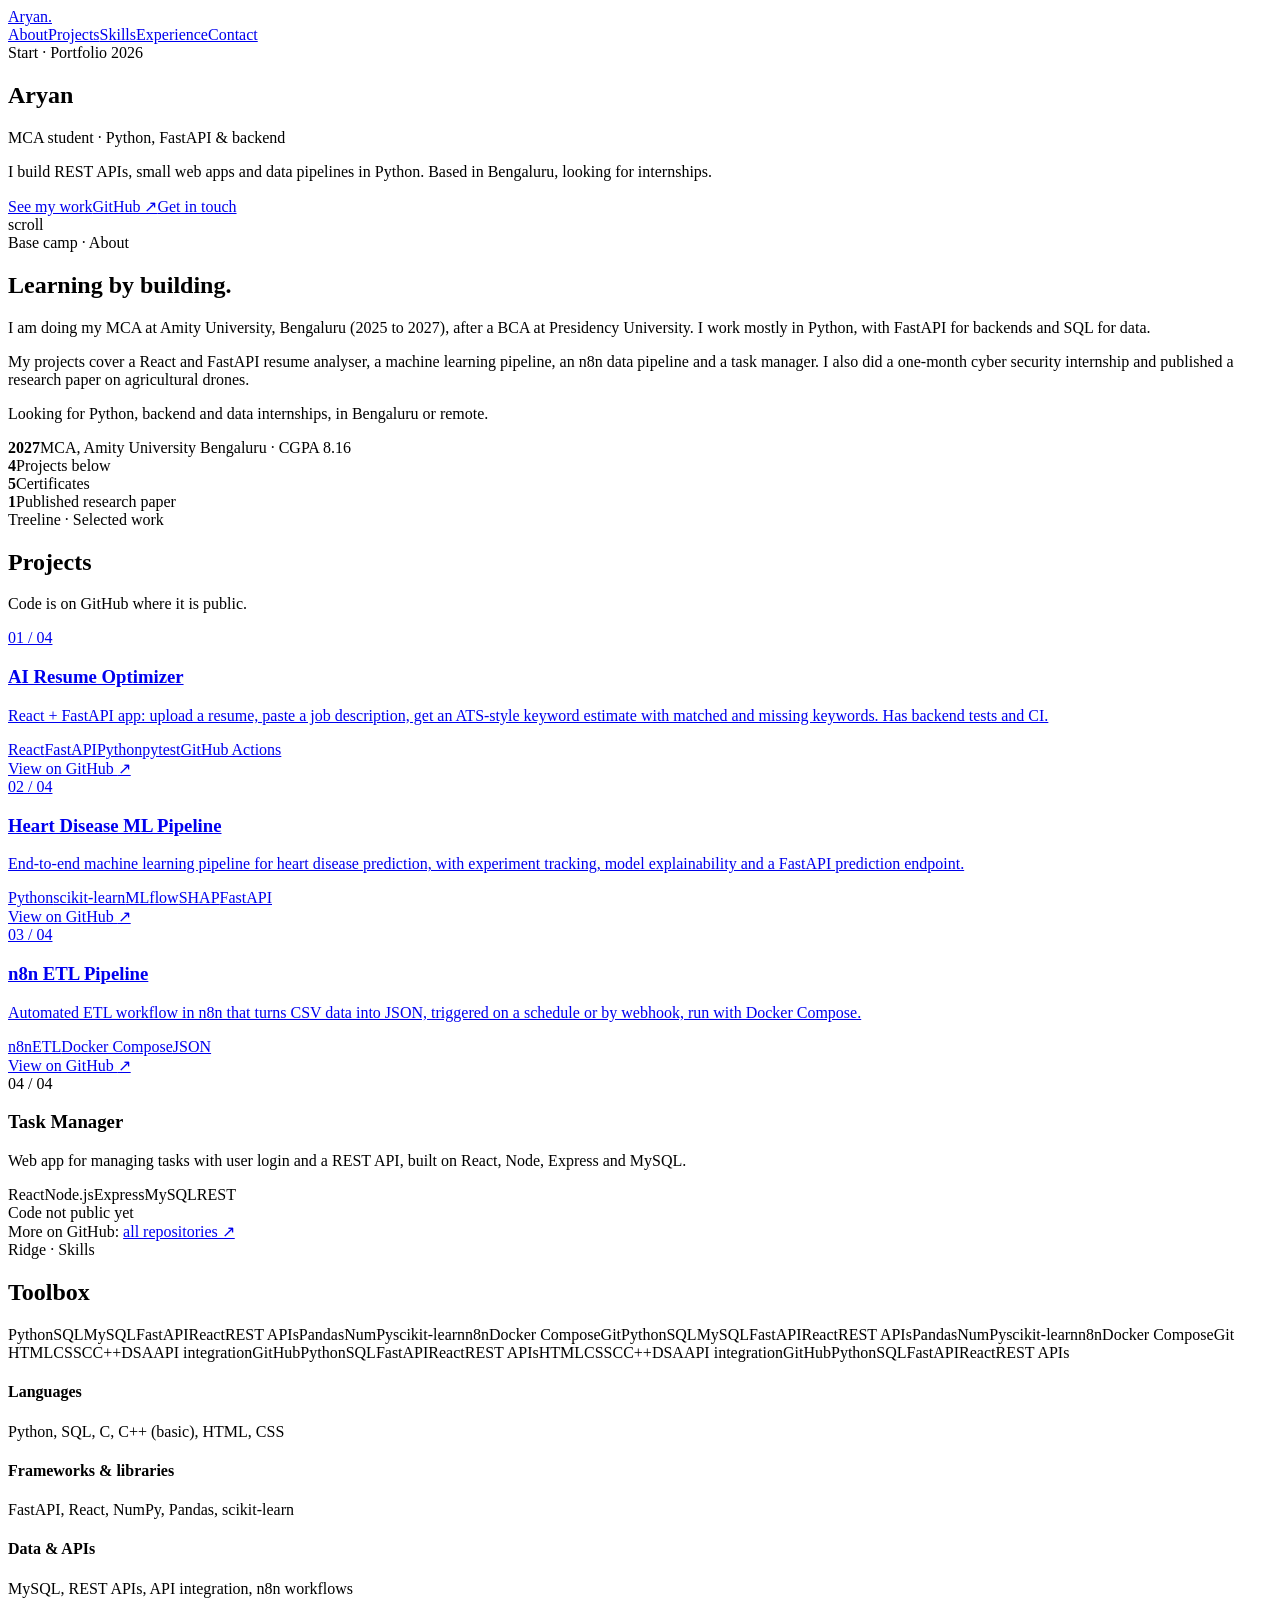
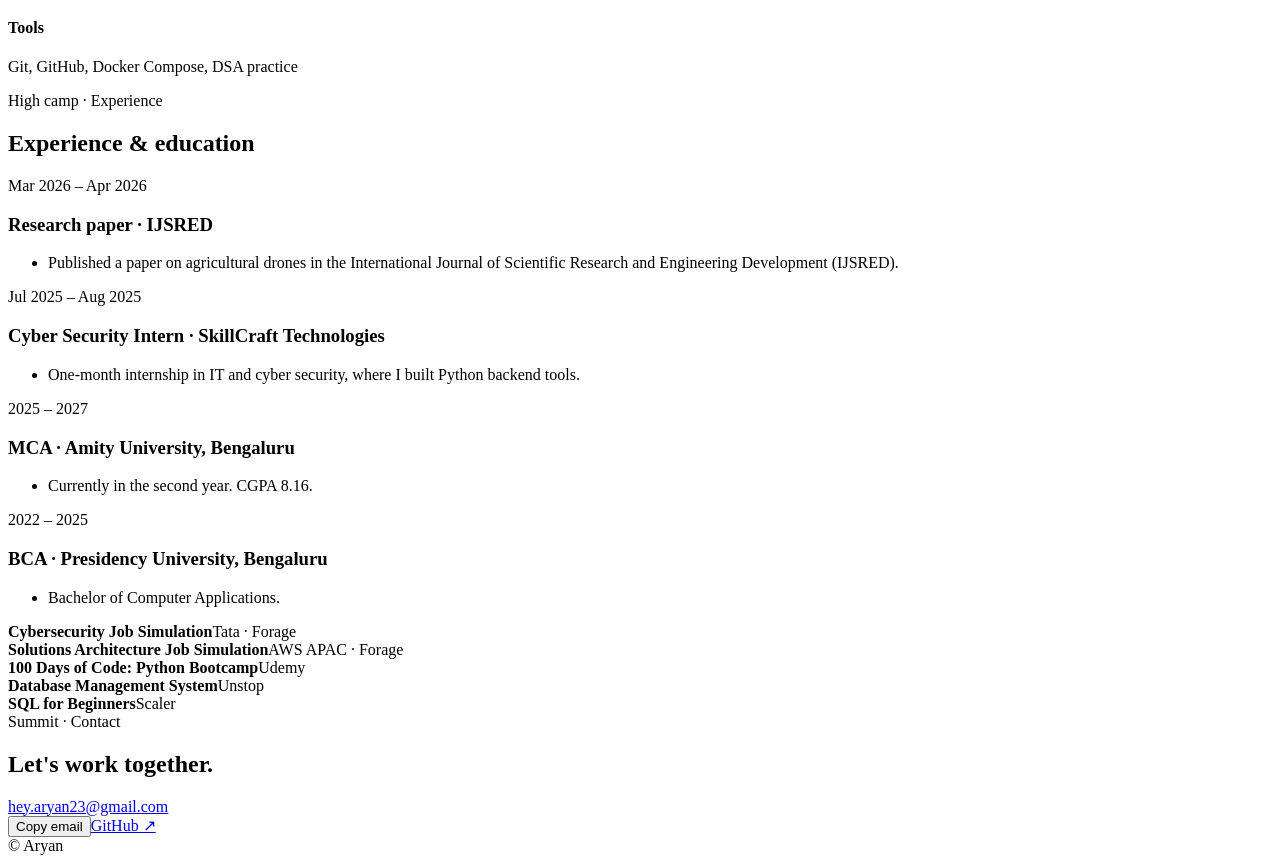
==== index.html @ 5cda01fe "Add portfolio homepage" ====
<!doctype html>
<html lang="en"><head><meta charset="utf-8"><meta name="viewport" content="width=device-width,initial-scale=1,viewport-fit=cover">
<title>Aryan · Python & Backend Developer</title><meta name="description" content="Portfolio of Aryan: MCA student in Bengaluru. Python, FastAPI, SQL and ML projects.">
<meta name="theme-color" content="#eef0fb">
<link rel="icon" href="data:image/svg+xml,%3Csvg xmlns='http://www.w3.org/2000/svg' viewBox='0 0 100 100'%3E%3Crect width='100' height='100' rx='24' fill='%23eef0fb'/%3E%3Ctext x='50' y='68' font-size='56' font-family='sans-serif' font-weight='800' text-anchor='middle' fill='%233b3bb5'%3EA%3C/text%3E%3C/svg%3E">
<link rel="stylesheet" href="style.css"></head>
<body data-theme="home"><div id="scene" aria-hidden="true"></div><div class="progress"></div>
<nav><a class="logo" href="#top">Aryan<span class="grad">.</span></a><div class="links"><a href="#about">About</a><a href="#projects">Projects</a><a href="#skills">Skills</a><a href="#experience">Experience</a><a href="#contact">Contact</a></div></nav>
<section class="hero" id="top"><div class="wrap">
<div class="eyebrow">Start · Portfolio 2026</div>
<h1 class="gs" data-split>Aryan</h1>
<p class="role reveal" data-d=".9">MCA student · Python, FastAPI &amp; backend</p>
<p class="sub reveal" data-d="1.05">I build REST APIs, small web apps and data pipelines in Python. Based in Bengaluru, looking for internships.</p>
<div class="cta reveal" data-d="1.2"><a class="btn primary" href="#projects">See my work</a><a class="btn" href="https://github.com/ar-yan9" target="_blank" rel="noopener">GitHub ↗</a><a class="btn" href="#contact">Get in touch</a></div></div>
<div class="scrollhint"><i></i>scroll</div></section>
<section id="about"><div class="wrap about-grid"><div><div class="eyebrow reveal">Base camp · About</div><h2 class="reveal">Learning by building.</h2>
<p class="reveal">I am doing my MCA at Amity University, Bengaluru (2025 to 2027), after a BCA at Presidency University. I work mostly in Python, with FastAPI for backends and SQL for data.</p>
<p class="reveal">My projects cover a React and FastAPI resume analyser, a machine learning pipeline, an n8n data pipeline and a task manager. I also did a one-month cyber security internship and published a research paper on agricultural drones.</p>
<p class="reveal">Looking for Python, backend and data internships, in Bengaluru or remote.</p></div>
<div class="stats reveal"><div class="stat"><b class="grad">2027</b><span>MCA, Amity University Bengaluru · CGPA 8.16</span></div><div class="stat"><b class="grad">4</b><span>Projects below</span></div><div class="stat"><b class="grad">5</b><span>Certificates</span></div><div class="stat"><b class="grad">1</b><span>Published research paper</span></div></div></div></section>
<section id="projects"><div class="wrap"><div class="eyebrow reveal">Treeline · Selected work</div><h2 class="reveal">Projects</h2><p class="reveal">Code is on GitHub where it is public.</p>
<div class="pgrid"><a class="pcard" style="--pc:#6366f1" href="https://github.com/ar-yan9/ai-resume-optimizer" target="_blank" rel="noopener"><div><div class="num">01 / 04</div><h3>AI Resume Optimizer</h3><p>React + FastAPI app: upload a resume, paste a job description, get an ATS-style keyword estimate with matched and missing keywords. Has backend tests and CI.</p><div class="chips"><span class="chip">React</span><span class="chip">FastAPI</span><span class="chip">Python</span><span class="chip">pytest</span><span class="chip">GitHub Actions</span></div></div><div class="open">View on GitHub <span>↗</span></div></a><a class="pcard" style="--pc:#0ea5e9" href="https://github.com/ar-yan9/heart-disease-ml-pipeline" target="_blank" rel="noopener"><div><div class="num">02 / 04</div><h3>Heart Disease ML Pipeline</h3><p>End-to-end machine learning pipeline for heart disease prediction, with experiment tracking, model explainability and a FastAPI prediction endpoint.</p><div class="chips"><span class="chip">Python</span><span class="chip">scikit-learn</span><span class="chip">MLflow</span><span class="chip">SHAP</span><span class="chip">FastAPI</span></div></div><div class="open">View on GitHub <span>↗</span></div></a><a class="pcard" style="--pc:#8b5cf6" href="https://github.com/ar-yan9/n8n-etl-pipeline" target="_blank" rel="noopener"><div><div class="num">03 / 04</div><h3>n8n ETL Pipeline</h3><p>Automated ETL workflow in n8n that turns CSV data into JSON, triggered on a schedule or by webhook, run with Docker Compose.</p><div class="chips"><span class="chip">n8n</span><span class="chip">ETL</span><span class="chip">Docker Compose</span><span class="chip">JSON</span></div></div><div class="open">View on GitHub <span>↗</span></div></a><div class="pcard" style="--pc:#4f46e5"><div><div class="num">04 / 04</div><h3>Task Manager</h3><p>Web app for managing tasks with user login and a REST API, built on React, Node, Express and MySQL.</p><div class="chips"><span class="chip">React</span><span class="chip">Node.js</span><span class="chip">Express</span><span class="chip">MySQL</span><span class="chip">REST</span></div></div><div class="open">Code not public yet</div></div></div>
<div class="more">More on GitHub: <a href="https://github.com/ar-yan9" target="_blank" rel="noopener">all repositories ↗</a></div></div></section>
<section class="skills" id="skills"><div class="wrap"><div class="eyebrow reveal">Ridge · Skills</div><h2 class="reveal">Toolbox</h2></div>
<div class="mq " aria-hidden="true"><span>Python</span><span>SQL</span><span>MySQL</span><span>FastAPI</span><span>React</span><span>REST APIs</span><span>Pandas</span><span>NumPy</span><span>scikit-learn</span><span>n8n</span><span>Docker Compose</span><span>Git</span><span>Python</span><span>SQL</span><span>MySQL</span><span>FastAPI</span><span>React</span><span>REST APIs</span><span>Pandas</span><span>NumPy</span><span>scikit-learn</span><span>n8n</span><span>Docker Compose</span><span>Git</span></div><div class="mq alt" aria-hidden="true"><span>HTML</span><span>CSS</span><span>C</span><span>C++</span><span>DSA</span><span>API integration</span><span>GitHub</span><span>Python</span><span>SQL</span><span>FastAPI</span><span>React</span><span>REST APIs</span><span>HTML</span><span>CSS</span><span>C</span><span>C++</span><span>DSA</span><span>API integration</span><span>GitHub</span><span>Python</span><span>SQL</span><span>FastAPI</span><span>React</span><span>REST APIs</span></div>
<div class="wrap"><div class="skillgrid">
<div class="sk reveal"><h4>Languages</h4><p>Python, SQL, C, C++ (basic), HTML, CSS</p></div>
<div class="sk reveal" data-d=".06"><h4>Frameworks &amp; libraries</h4><p>FastAPI, React, NumPy, Pandas, scikit-learn</p></div>
<div class="sk reveal" data-d=".12"><h4>Data &amp; APIs</h4><p>MySQL, REST APIs, API integration, n8n workflows</p></div>
<div class="sk reveal" data-d=".18"><h4>Tools</h4><p>Git, GitHub, Docker Compose, DSA practice</p></div></div></div></section>
<section id="experience"><div class="wrap"><div class="eyebrow reveal">High camp · Experience</div><h2 class="reveal">Experience &amp; education</h2>
<div class="tl"><div class="rail"></div><div class="fill"></div>
<div class="job reveal"><div class="when">Mar 2026 – Apr 2026</div><h3>Research paper · IJSRED</h3><ul><li>Published a paper on agricultural drones in the International Journal of Scientific Research and Engineering Development (IJSRED).</li></ul></div>
<div class="job reveal"><div class="when">Jul 2025 – Aug 2025</div><h3>Cyber Security Intern · SkillCraft Technologies</h3><ul><li>One-month internship in IT and cyber security, where I built Python backend tools.</li></ul></div>
<div class="job reveal"><div class="when">2025 – 2027</div><h3>MCA · Amity University, Bengaluru</h3><ul><li>Currently in the second year. CGPA 8.16.</li></ul></div>
<div class="job reveal"><div class="when">2022 – 2025</div><h3>BCA · Presidency University, Bengaluru</h3><ul><li>Bachelor of Computer Applications.</li></ul></div></div>
<div class="certs"><div class="cert reveal"><b>Cybersecurity Job Simulation</b><span>Tata · Forage</span></div><div class="cert reveal"><b>Solutions Architecture Job Simulation</b><span>AWS APAC · Forage</span></div><div class="cert reveal"><b>100 Days of Code: Python Bootcamp</b><span>Udemy</span></div><div class="cert reveal"><b>Database Management System</b><span>Unstop</span></div><div class="cert reveal"><b>SQL for Beginners</b><span>Scaler</span></div></div></div></section>
<section class="contact" id="contact"><div class="eyebrow reveal">Summit · Contact</div><h2 class="reveal">Let's work together.</h2>
<a class="mail grad reveal" href="mailto:hey.aryan23@gmail.com">hey.aryan23@gmail.com</a>
<div class="row reveal"><button class="btn" id="copy" type="button">Copy email</button><a class="btn primary" href="https://github.com/ar-yan9" target="_blank" rel="noopener">GitHub ↗</a></div></section>
<footer>© <span id="yr"></span> Aryan</footer>
<script src="scene.js"></script><script src="main.js"></script></body></html>
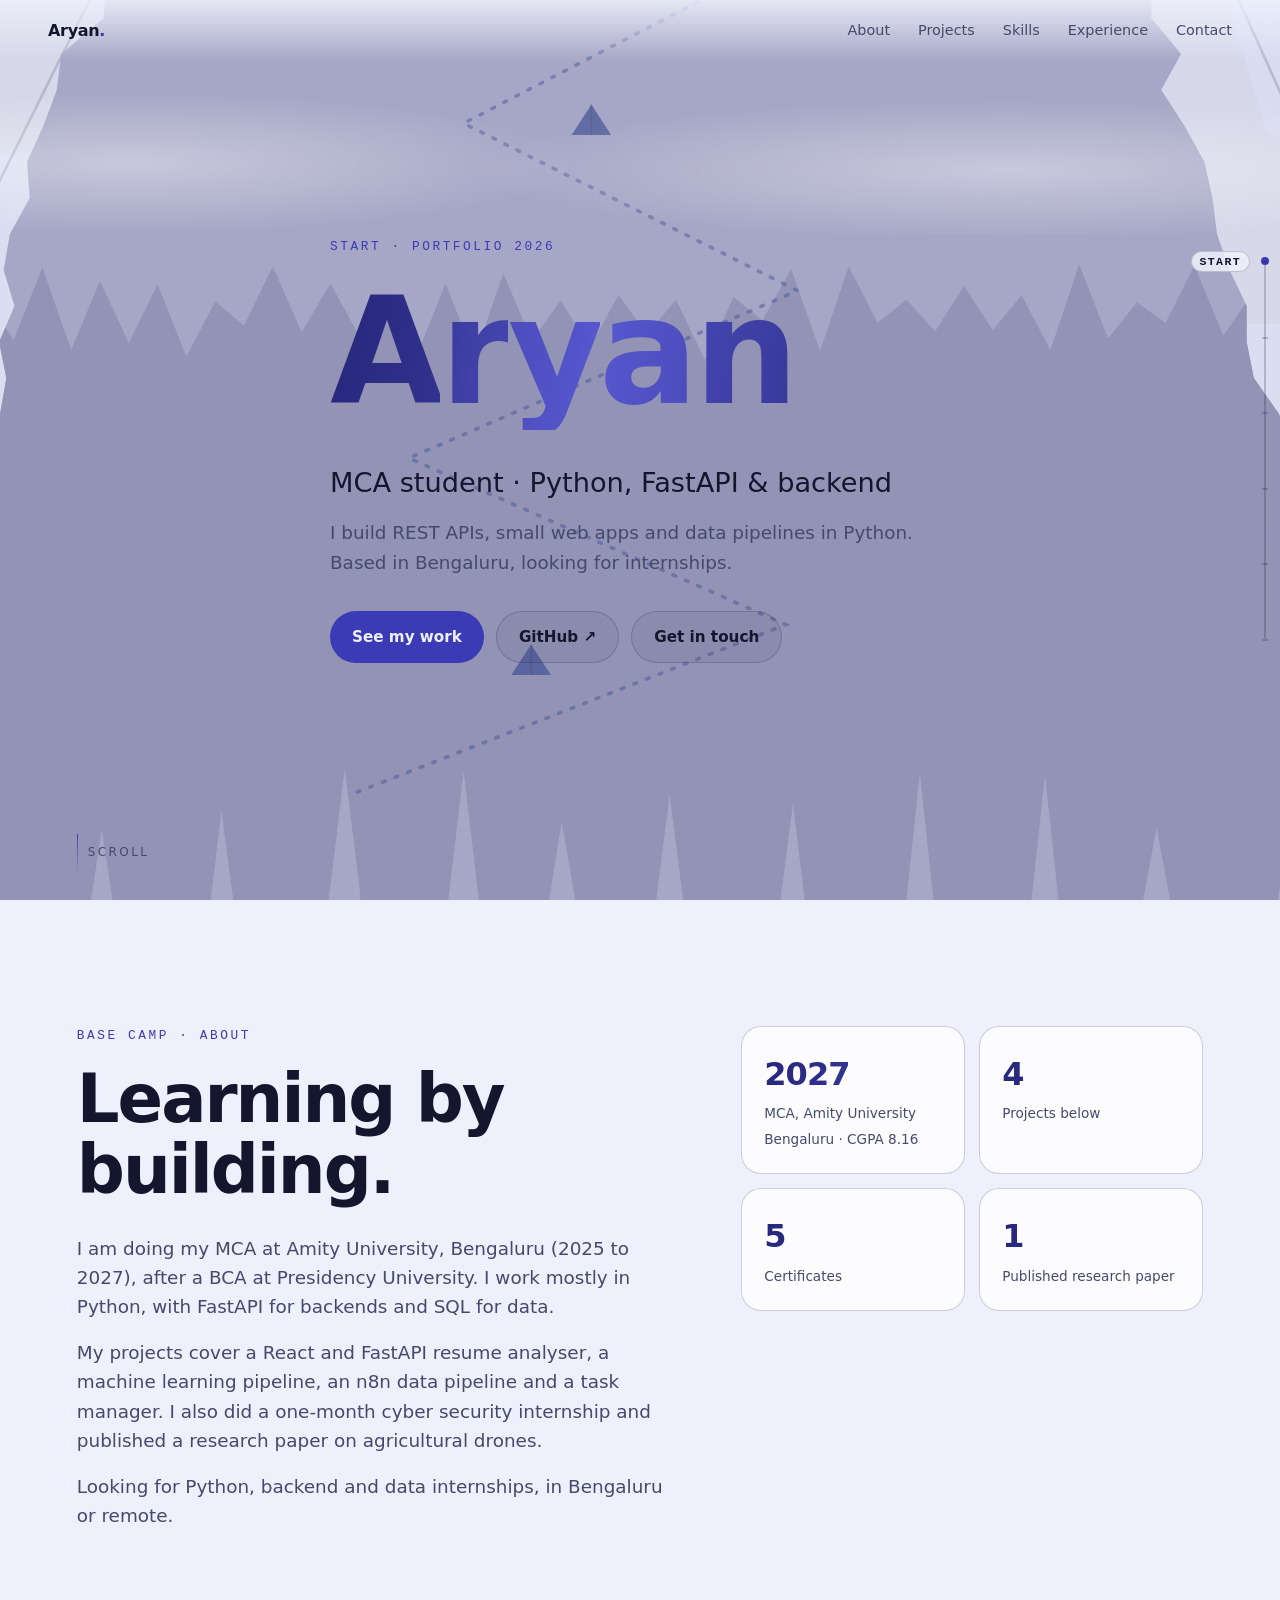
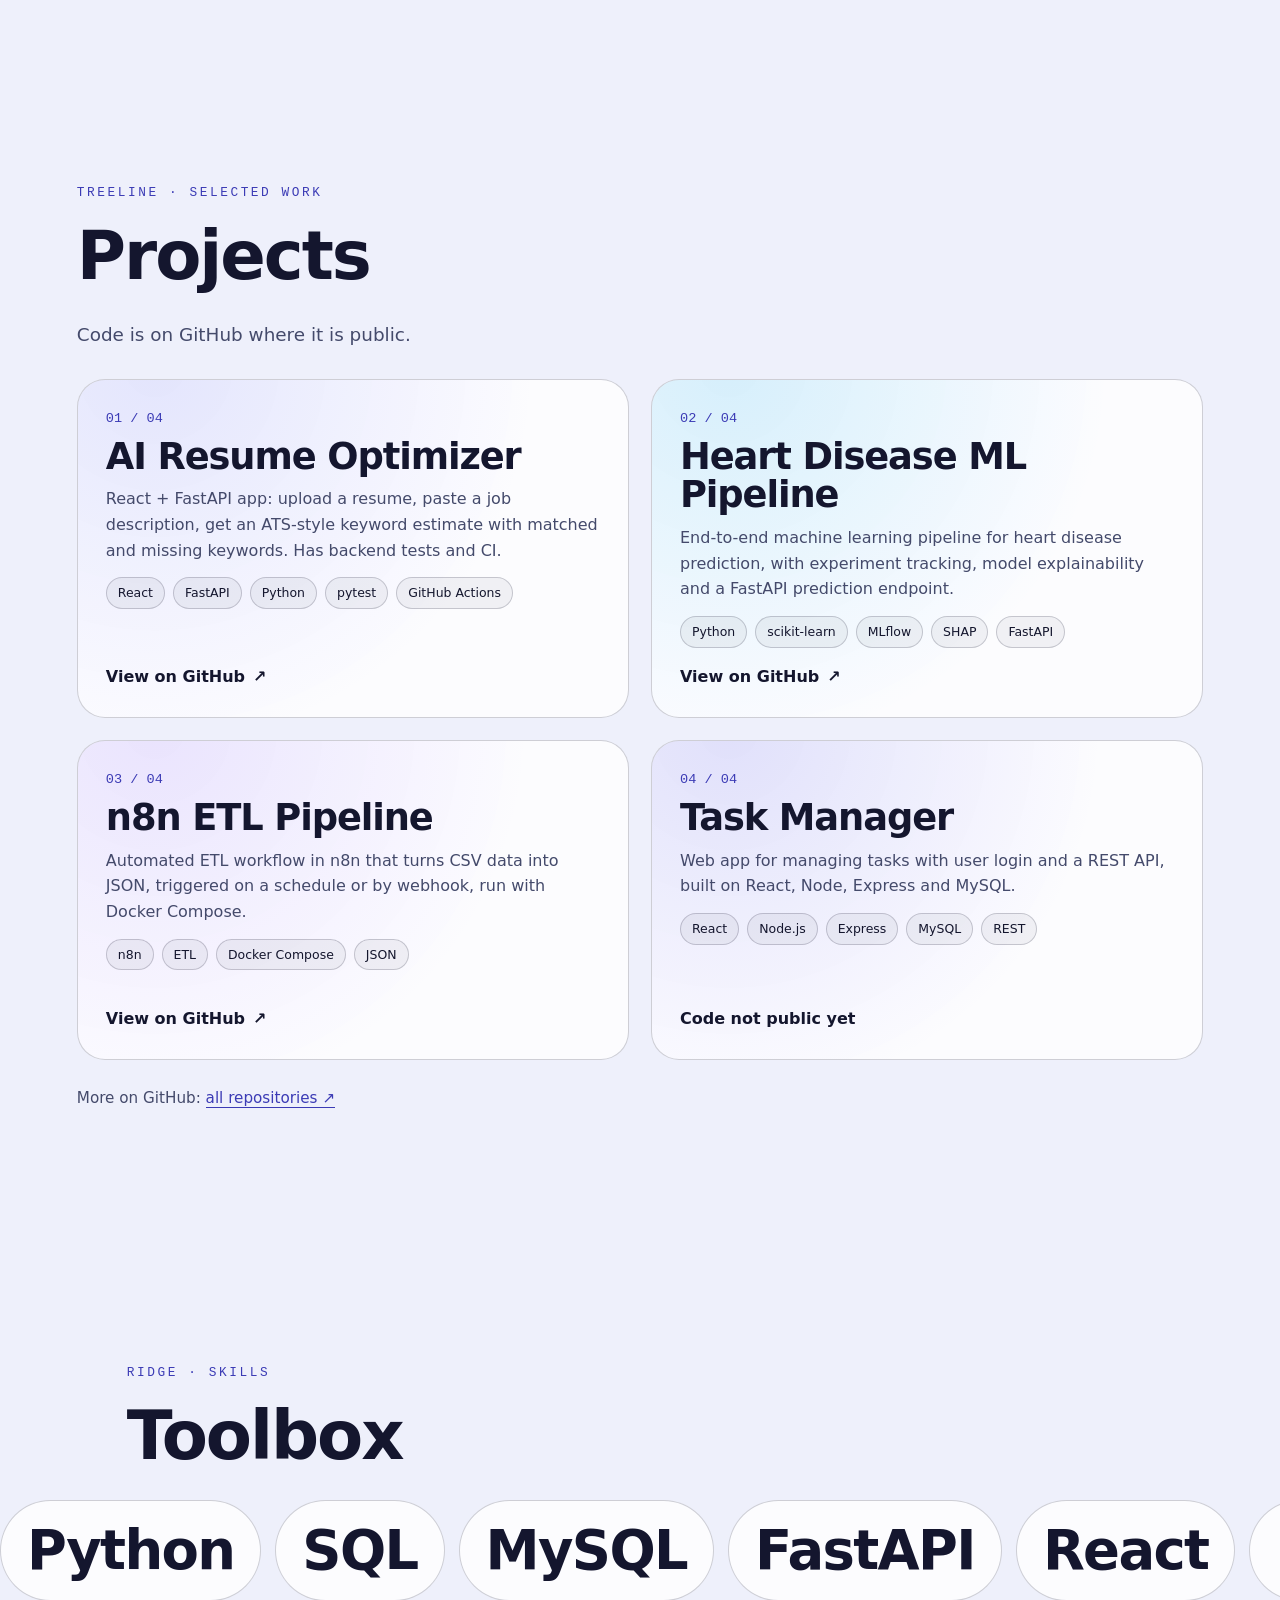
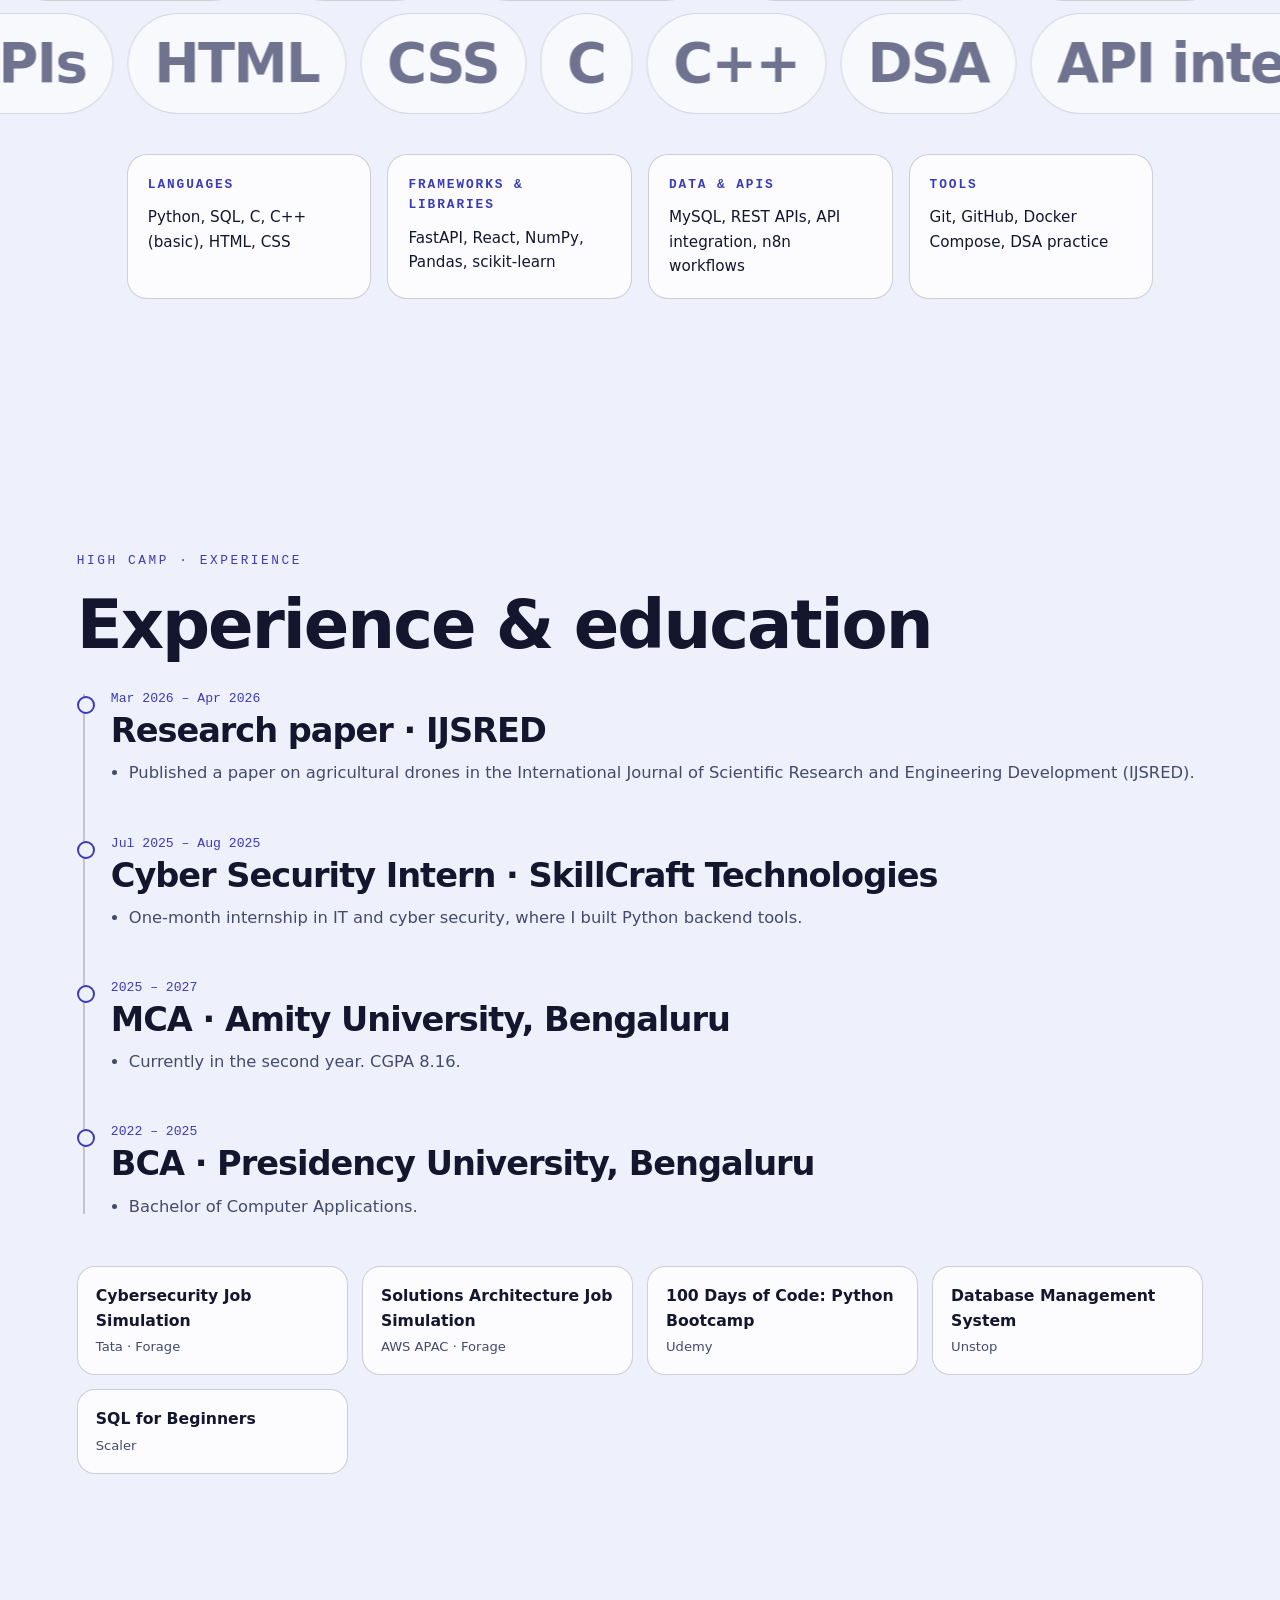
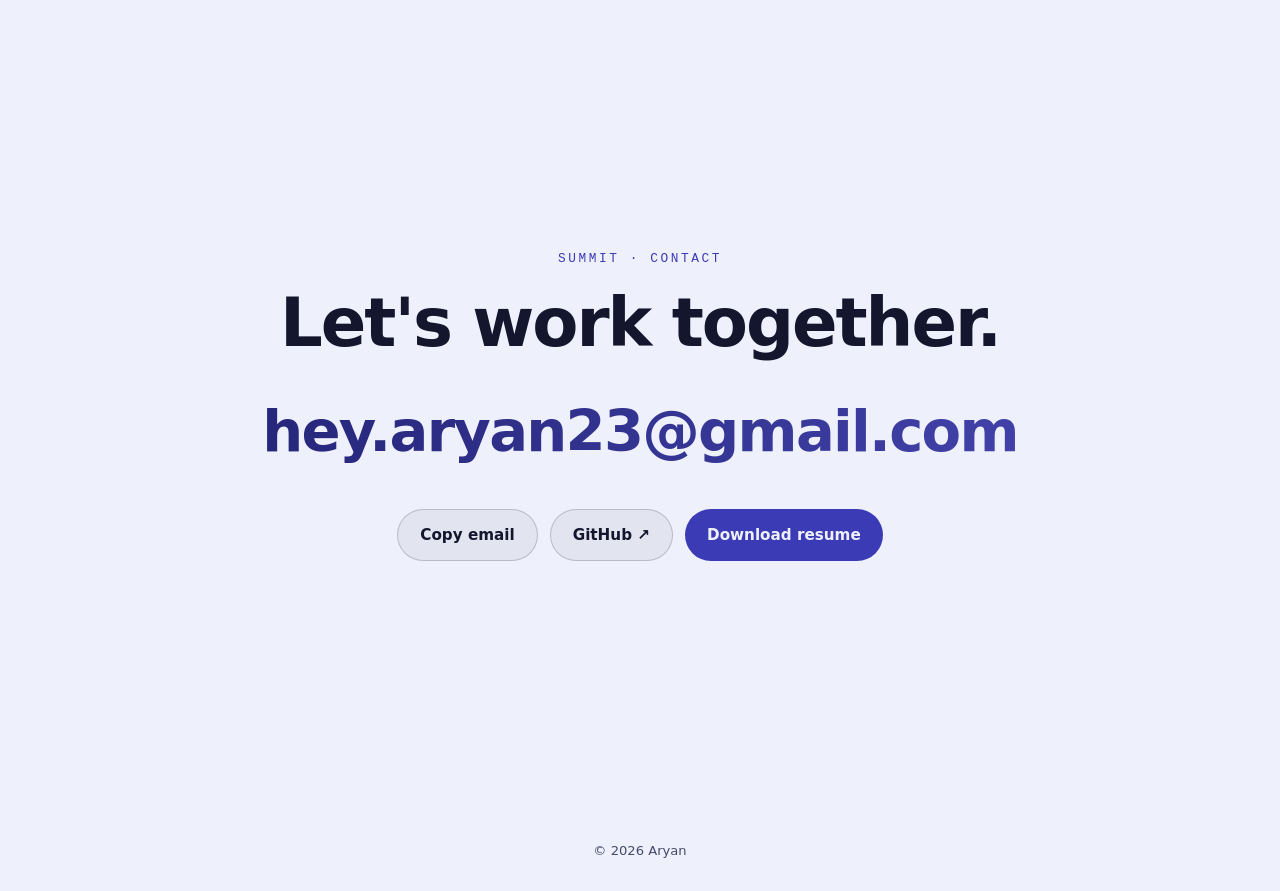
==== commit 1a254700: "Add download link for resume in contact section Added a link to download the latest resume." ====
--- a/index.html
+++ b/index.html
@@ -37,6 +37,6 @@
 <div class="certs"><div class="cert reveal"><b>Cybersecurity Job Simulation</b><span>Tata · Forage</span></div><div class="cert reveal"><b>Solutions Architecture Job Simulation</b><span>AWS APAC · Forage</span></div><div class="cert reveal"><b>100 Days of Code: Python Bootcamp</b><span>Udemy</span></div><div class="cert reveal"><b>Database Management System</b><span>Unstop</span></div><div class="cert reveal"><b>SQL for Beginners</b><span>Scaler</span></div></div></div></section>
 <section class="contact" id="contact"><div class="eyebrow reveal">Summit · Contact</div><h2 class="reveal">Let's work together.</h2>
 <a class="mail grad reveal" href="mailto:hey.aryan23@gmail.com">hey.aryan23@gmail.com</a>
-<div class="row reveal"><button class="btn" id="copy" type="button">Copy email</button><a class="btn primary" href="https://github.com/ar-yan9" target="_blank" rel="noopener">GitHub ↗</a></div></section>
+<div class="row reveal"><button class="btn" id="copy" type="button">Copy email</button><a class="btn" href="https://github.com/ar-yan9" target="_blank" rel="noopener">GitHub ↗</a><a class="btn primary" href="Aryan_Resume_Latest.pdf" target="_blank" rel="noopener">Download resume</a></div></section>
 <footer>© <span id="yr"></span> Aryan</footer>
 <script src="scene.js"></script><script src="main.js"></script></body></html>
--- a/style.css
+++ b/style.css
@@ -0,0 +1,146 @@
+:root{--g1:#26267a;--g2:#5b5bd6;--onacc:#eef0fb;--navbg:rgba(238,240,251,.88);--bg:#eef0fb;--fg:#14162e;--mut:#444a6b;--a:#3b3bb5;--b:#3b3bb5;--c:#6366f1;--line:rgba(20,22,46,.2);--card:rgba(255,255,255,.8);--accent:var(--a);--accent2:var(--b)}
+*{box-sizing:border-box;margin:0;padding:0}
+html{scroll-behavior:smooth;-webkit-text-size-adjust:100%}
+body{background:var(--bg);color:var(--fg);font-family:Inter,ui-sans-serif,system-ui,-apple-system,"Segoe UI",Roboto,sans-serif;line-height:1.6;overflow-x:hidden}
+a{color:inherit;text-decoration:none}
+.progress{position:fixed;top:0;left:0;height:3px;width:100%;transform-origin:0 50%;transform:scaleX(0);background:linear-gradient(90deg,var(--accent),var(--accent2));z-index:50}
+nav{position:fixed;top:0;left:0;right:0;display:flex;justify-content:space-between;align-items:center;padding:18px clamp(18px,4vw,48px);z-index:40;background:linear-gradient(180deg,var(--navbg),transparent)}
+nav .logo{font-weight:800;letter-spacing:-.02em}
+nav .links{display:flex;gap:clamp(12px,2.2vw,28px);font-size:.9rem;color:var(--mut)}
+nav .links a:hover{color:var(--fg)}
+section{position:relative;padding:clamp(80px,14vh,160px) clamp(20px,6vw,96px)}
+.wrap{max-width:1180px;margin:0 auto}
+.eyebrow{font-family:ui-monospace,Menlo,Consolas,monospace;font-size:.8rem;letter-spacing:.2em;text-transform:uppercase;color:var(--accent);margin-bottom:18px}
+h1,h2,h3{letter-spacing:-.03em;line-height:1.05}
+h2{font-size:clamp(2rem,5.5vw,4.2rem);margin-bottom:28px}
+p{color:var(--mut);font-size:clamp(1rem,1.5vw,1.15rem)}
+.grad{background:linear-gradient(100deg,var(--g1),var(--g2));-webkit-background-clip:text;background-clip:text;color:transparent;background-size:200% 100%}
+.reveal{opacity:0;transform:translateY(40px);transition:opacity .9s cubic-bezier(.2,.7,.2,1),transform .9s cubic-bezier(.2,.7,.2,1)}
+.reveal.in{opacity:1;transform:none}
+.hero{min-height:100svh;display:flex;flex-direction:column;justify-content:center}
+.hero h1{font-size:clamp(3rem,11.5vw,10rem);font-weight:900}
+.hero h1 .ln{display:block;overflow:hidden;padding-bottom:.06em}
+.hero h1 .ch{display:inline-block;transform:translateY(110%) rotate(8deg);animation:up 1s cubic-bezier(.2,.8,.2,1) forwards}
+@keyframes up{to{transform:none}}
+.hero .role{font-size:clamp(1.1rem,2.4vw,1.7rem);margin-top:22px;color:var(--fg)}
+.hero .sub{max-width:620px;margin-top:14px}
+.cta{display:flex;flex-wrap:wrap;gap:12px;margin-top:34px}
+.btn{display:inline-flex;align-items:center;gap:8px;padding:13px 22px;border-radius:999px;border:1px solid var(--line);background:rgba(20,22,46,.05);font-weight:600;font-size:.95rem;transition:transform .25s,background .25s,border-color .25s;cursor:pointer;color:var(--fg);font-family:inherit}
+.btn:hover{transform:translateY(-3px);border-color:var(--accent2);background:rgba(20,22,46,.09)}
+.btn.primary{background:var(--accent);color:var(--onacc);border:0}
+.scrollhint{position:absolute;bottom:28px;left:clamp(20px,6vw,96px);font-size:.75rem;letter-spacing:.2em;color:var(--mut);text-transform:uppercase;display:flex;gap:10px;align-items:center}
+.scrollhint i{width:1px;height:38px;background:linear-gradient(var(--accent2),transparent);animation:drip 2s infinite}
+@keyframes drip{0%{transform:scaleY(0);transform-origin:top}50%{transform:scaleY(1);transform-origin:top}51%{transform-origin:bottom}100%{transform:scaleY(0);transform-origin:bottom}}
+.about-grid{display:grid;grid-template-columns:1.3fr 1fr;gap:clamp(24px,5vw,72px);align-items:start}
+.about-grid p+p{margin-top:16px}
+.stats{display:grid;grid-template-columns:1fr 1fr;gap:14px}
+.stat{border:1px solid var(--line);background:var(--card);border-radius:20px;padding:22px;}
+.stat b{display:block;font-size:2rem;letter-spacing:-.03em}
+.stat span{font-size:.85rem;color:var(--mut)}
+.pgrid{display:grid;grid-template-columns:repeat(2,1fr);gap:22px;margin-top:30px}
+.pcard{min-height:320px;border-radius:28px;border:1px solid var(--line);background:var(--card);padding:28px;display:flex;flex-direction:column;justify-content:space-between;position:relative;overflow:hidden;transition:border-color .3s,transform .3s}
+.pcard:hover{border-color:var(--pc,var(--accent));transform:translateY(-4px)}
+.pcard::before{content:"";position:absolute;inset:-40%;background:radial-gradient(circle at 30% 20%,var(--pc,var(--accent)),transparent 45%);opacity:.16;transition:opacity .4s}
+.pcard:hover::before{opacity:.3}
+.pcard>*{position:relative}.pcard{text-decoration:none}
+.pcard .num{font-family:ui-monospace,monospace;color:var(--accent);font-size:.85rem}
+.pcard h3{font-size:clamp(1.6rem,3vw,2.3rem);margin:8px 0 10px}
+.pcard p{font-size:1rem}
+.chips{display:flex;flex-wrap:wrap;gap:8px;margin-top:14px}
+.chip{font-size:.78rem;padding:5px 11px;border-radius:999px;border:1px solid var(--line);color:var(--fg);background:rgba(20,22,46,.05)}
+.pcard .open{font-weight:700;display:flex;align-items:center;gap:8px;margin-top:16px}
+.more{margin-top:26px;font-size:.95rem;color:var(--mut)}
+.more a{color:var(--accent);border-bottom:1px solid currentColor}
+/* skills */
+.skills{overflow:hidden;padding-left:0;padding-right:0}
+.skills .wrap{padding:0 clamp(20px,6vw,96px)}
+.mq{display:flex;gap:14px;width:max-content;margin:12px 0;will-change:transform}
+.mq span{font-size:clamp(1.4rem,4.5vw,3.4rem);font-weight:800;letter-spacing:-.03em;padding:6px 26px;border:1px solid var(--line);border-radius:999px;white-space:nowrap;background:var(--card)}
+.mq.alt span{color:var(--mut);opacity:.75}
+.skillgrid{display:grid;grid-template-columns:repeat(auto-fit,minmax(240px,1fr));gap:16px;margin-top:40px}
+.sk{border:1px solid var(--line);border-radius:20px;padding:20px;background:var(--card);}
+.sk h4{font-size:.8rem;letter-spacing:.15em;text-transform:uppercase;color:var(--accent);margin-bottom:10px;font-family:ui-monospace,monospace}
+.sk p{font-size:.95rem;color:var(--fg)}
+/* timeline */
+.tl{position:relative;padding-left:34px;margin-top:20px}
+.tl .rail{position:absolute;left:6px;top:6px;bottom:6px;width:2px;background:var(--line)}
+.tl .fill{position:absolute;left:6px;top:6px;width:2px;height:calc(100% - 12px);transform-origin:0 0;transform:scaleY(0);background:linear-gradient(var(--accent),var(--accent2))}
+.job{position:relative;margin-bottom:46px}
+.job::before{content:"";position:absolute;left:-34px;top:8px;width:14px;height:14px;border-radius:50%;background:var(--bg);border:2px solid var(--accent2);}
+.job .when{font-family:ui-monospace,monospace;font-size:.82rem;color:var(--accent2)}
+.job h3{font-size:clamp(1.4rem,3vw,2.1rem);margin:4px 0}
+.job ul{margin-top:12px;padding-left:18px;color:var(--mut)}
+.job li{margin-bottom:8px;font-size:1.02rem}
+.certs{display:grid;grid-template-columns:repeat(auto-fit,minmax(260px,1fr));gap:14px;margin-top:30px}
+.cert{border:1px solid var(--line);border-radius:18px;padding:16px 18px;background:var(--card)}
+.cert b{display:block;font-size:.98rem}.cert span{font-size:.82rem;color:var(--mut)}
+/* contact */
+.contact{text-align:center;min-height:90vh;display:flex;flex-direction:column;justify-content:center;align-items:center}
+.contact .mail{font-size:clamp(1.3rem,5vw,3.6rem);font-weight:800;letter-spacing:-.03em;word-break:break-all;display:inline-block;transition:transform .2s}
+.contact .row{display:flex;flex-wrap:wrap;gap:12px;justify-content:center;margin-top:30px}
+footer{padding:30px;text-align:center;color:var(--mut);font-size:.82rem}
+/* detail pages */
+.dhero{min-height:92svh;display:flex;flex-direction:column;justify-content:center;padding-top:110px}
+.dhero h1{font-size:clamp(2.6rem,9vw,7.5rem);font-weight:900}
+.back{position:fixed;top:18px;left:clamp(18px,4vw,48px);z-index:45;font-size:.9rem;padding:8px 16px;border-radius:999px;border:1px solid var(--line);background:var(--navbg);}
+.dnav{position:fixed;top:18px;right:clamp(18px,4vw,48px);z-index:45;display:flex;gap:10px}
+.dnav a{font-size:.9rem;padding:8px 16px;border-radius:999px;border:1px solid var(--line);background:var(--navbg);}
+.facts{display:grid;grid-template-columns:repeat(auto-fit,minmax(230px,1fr));gap:16px;margin-top:30px}
+.fact{border:1px solid var(--line);border-radius:22px;padding:22px;background:var(--card);}
+.fact h4{font-size:1.15rem;margin-bottom:8px;letter-spacing:-.02em}
+.fact p{font-size:.95rem}
+.steps{counter-reset:s;display:grid;gap:18px;margin-top:20px}
+.step{display:grid;grid-template-columns:70px 1fr;gap:18px;align-items:start;border-top:1px solid var(--line);padding-top:18px}
+.step::before{counter-increment:s;content:"0" counter(s);font-family:ui-monospace,monospace;font-size:2rem;color:var(--accent2);font-weight:700}
+.step h4{font-size:1.3rem;margin-bottom:4px}
+.note{border-left:3px solid var(--accent2);padding:10px 16px;background:rgba(20,22,46,.05);border-radius:0 12px 12px 0;margin-top:22px;font-size:.95rem;color:var(--fg)}
+.nextp{display:block;text-align:center;padding:90px 20px}
+.nextp small{display:block;color:var(--mut);letter-spacing:.2em;text-transform:uppercase;font-size:.75rem;margin-bottom:10px}
+.nextp b{font-size:clamp(2rem,7vw,5rem);letter-spacing:-.03em}
+.demo{margin-top:24px;font-family:ui-monospace,Menlo,monospace;font-size:.88rem;border:1px solid var(--line);border-radius:16px;padding:16px;background:#14162e;color:#eef0fb;overflow:auto;white-space:pre}
+@media(max-width:820px){
+ nav .links{display:none}
+ .about-grid{grid-template-columns:1fr}
+ .pgrid{grid-template-columns:1fr}
+ .step{grid-template-columns:48px 1fr}
+ .dnav{display:none}
+}
+@media(prefers-reduced-motion:reduce){.reveal{opacity:1;transform:none;transition:none}.hero h1 .ch{animation:none;transform:none}.conic{display:none}}
+
+.gs .ch{background:linear-gradient(100deg,var(--g1),var(--g2),var(--g1));background-size:1000% 100%;-webkit-background-clip:text;background-clip:text;color:transparent}
+.dhero h1{overflow-wrap:anywhere;font-size:clamp(2.4rem,8vw,6.5rem)}
+.hero h1 .ln{white-space:nowrap}
+@media(max-width:820px){.dhero h1 .ln{white-space:normal}.hero h1{font-size:clamp(2.6rem,15vw,5rem)}}
+.stat b{font-size:clamp(1.4rem,5vw,2rem)}
+.dhero p{text-shadow:0 2px 14px var(--navbg)}
+.dhero h1{overflow-wrap:break-word;font-size:clamp(2.2rem,7vw,5.5rem)}.dhero h1 .ln{white-space:normal}
+
+.btn:hover{border-color:var(--accent)}.back,.dnav a{background:var(--navbg)}nav .links a:hover{color:var(--accent)}
+
+
+body{background:var(--bg)}
+#scene{position:fixed;inset:0;z-index:-1;overflow:hidden;pointer-events:none;contain:strict}
+#scene .sky,#scene .far,#scene .world,#scene .fg,#scene .stars{position:absolute;left:0;width:100%}
+#scene .sky{top:0;height:100%}
+#scene .stars{top:0;height:60%}
+#scene .stars .tw{animation:tw 4s ease-in-out infinite alternate}
+@keyframes tw{from{opacity:.25}to{opacity:1}}
+#scene .orb{position:absolute;left:0;top:0;width:min(16vmin,150px);height:min(16vmin,150px);margin:-8vmin 0 0 -8vmin;border-radius:50%;will-change:transform;opacity:.6}
+#scene .orb.big{width:min(26vmin,240px);height:min(26vmin,240px);margin:-13vmin 0 0 -13vmin}
+#scene .far{top:0;height:150vh;will-change:transform;opacity:.6}
+#scene .far svg,#scene .fg svg{display:block;width:100%;height:100%}
+#scene .world{top:0;height:320vh;will-change:transform}
+#scene .mt{position:absolute;left:50%;top:0;height:100%;width:max(100vw,144vh);transform:translateX(-50%)}
+#scene .mt svg{display:block;width:100%;height:100%}
+#scene .fg{bottom:0;height:24vh;will-change:transform}
+#scene .mist{opacity:.55;position:absolute;left:-30%;width:160%;height:16vh;margin-top:-8vh;animation:drift 70s ease-in-out infinite alternate;will-change:transform}
+@keyframes drift{from{transform:translate3d(-6%,0,0)}to{transform:translate3d(6%,0,0)}}
+/* altitude HUD */
+.hud{position:fixed;right:14px;top:50%;transform:translateY(-50%);height:42vh;width:2px;background:var(--line);z-index:30;border-radius:2px}
+.hud i{position:absolute;right:-3px;width:8px;height:8px;border-radius:50%;background:var(--accent);top:0;margin-top:-4px;will-change:transform}
+.hud b{position:absolute;right:16px;top:0;margin-top:-10px;font:600 .72rem ui-monospace,Menlo,monospace;letter-spacing:.12em;text-transform:uppercase;color:var(--fg);background:var(--navbg);padding:3px 8px;border-radius:999px;border:1px solid var(--line);white-space:nowrap}
+.hud u{position:absolute;right:-2px;width:6px;height:2px;background:var(--line)}
+@media(max-width:820px){.hud{right:8px;height:34vh}.hud b{display:none}}
+@media(prefers-reduced-motion:reduce){#scene .mist,#scene .stars .tw{animation:none}}
+body[data-theme=triage]{--bg:#0c2218;--fg:#e6e9f8;--mut:#b6c7ba;--a:#a5b4fc;--accent:#a5b4fc;--accent2:#a5b4fc;--line:rgba(238,240,226,.24);--card:rgba(14,40,30,.82);--g1:#a5b4fc;--g2:#e6e9f8;--onacc:#07150f;--navbg:rgba(12,34,24,.9)}
+body[data-theme=triage] .demo{background:#06130d;color:#e6e9f8}
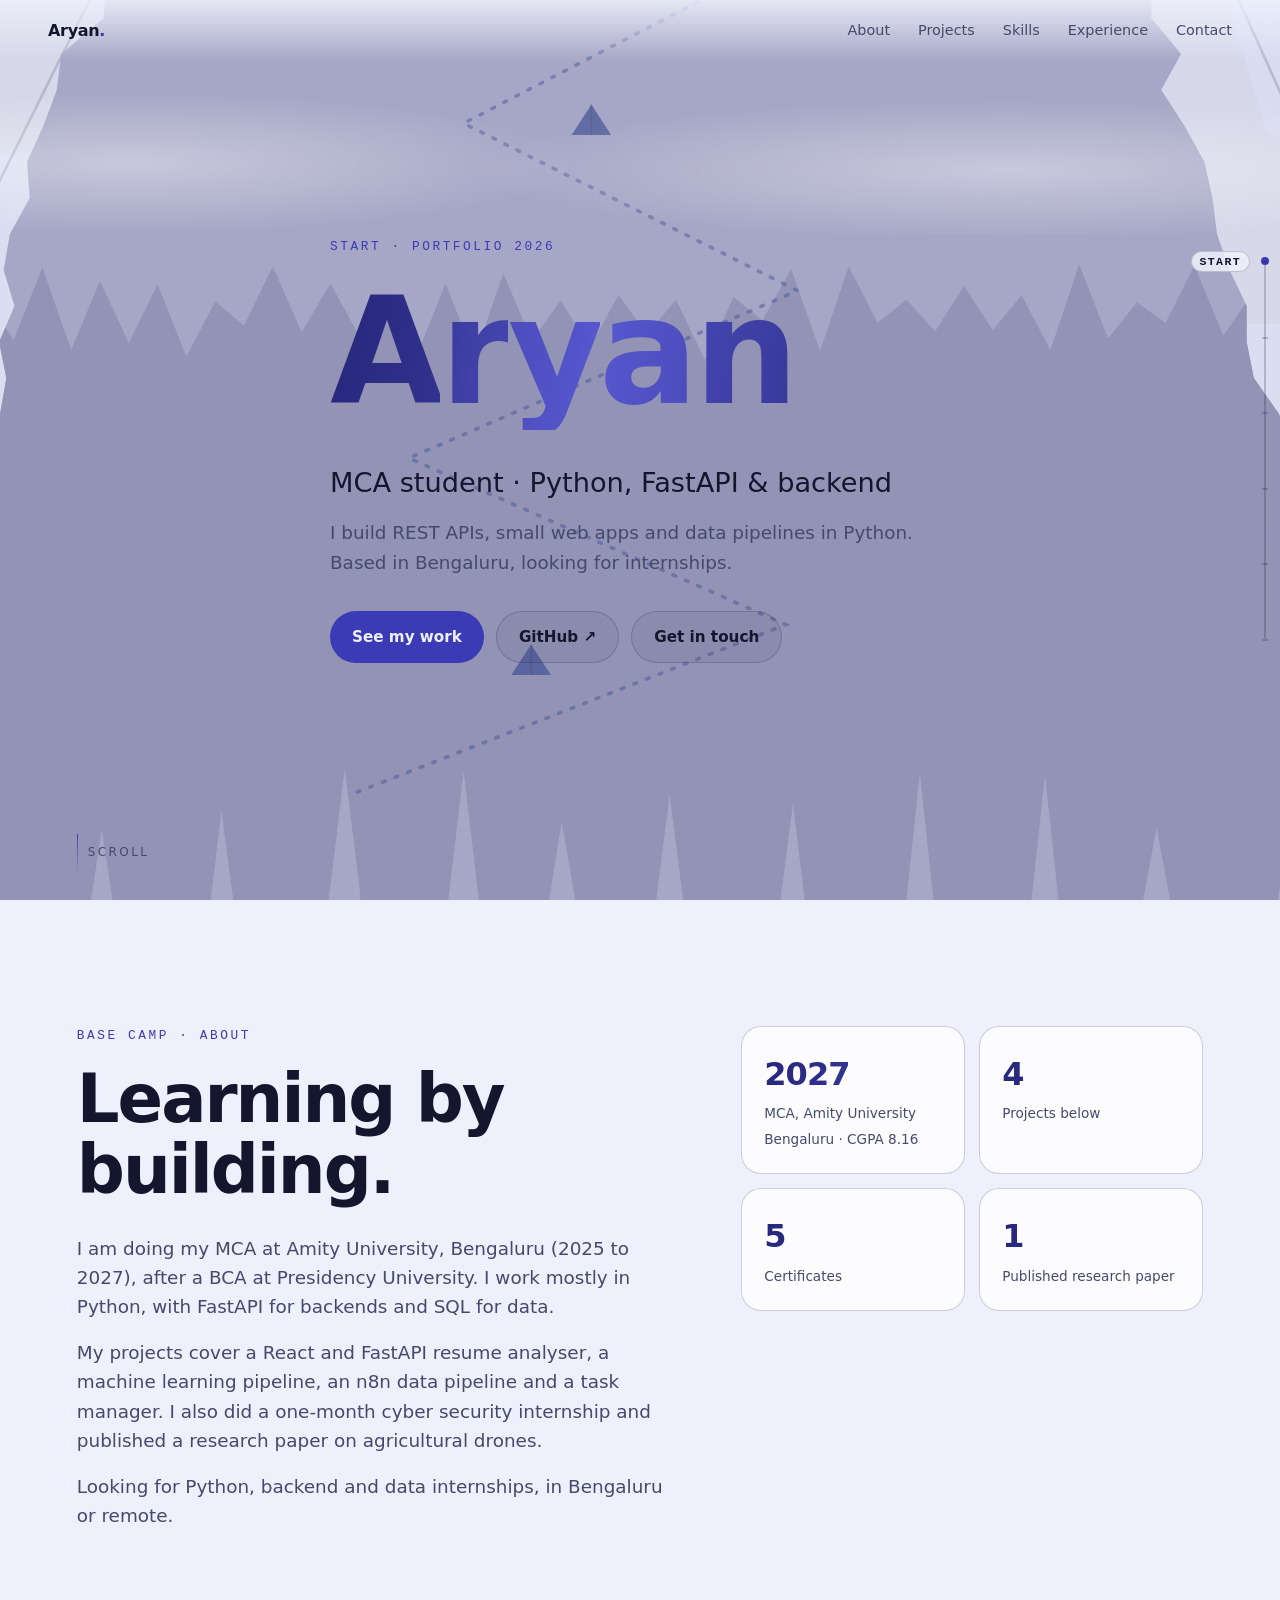
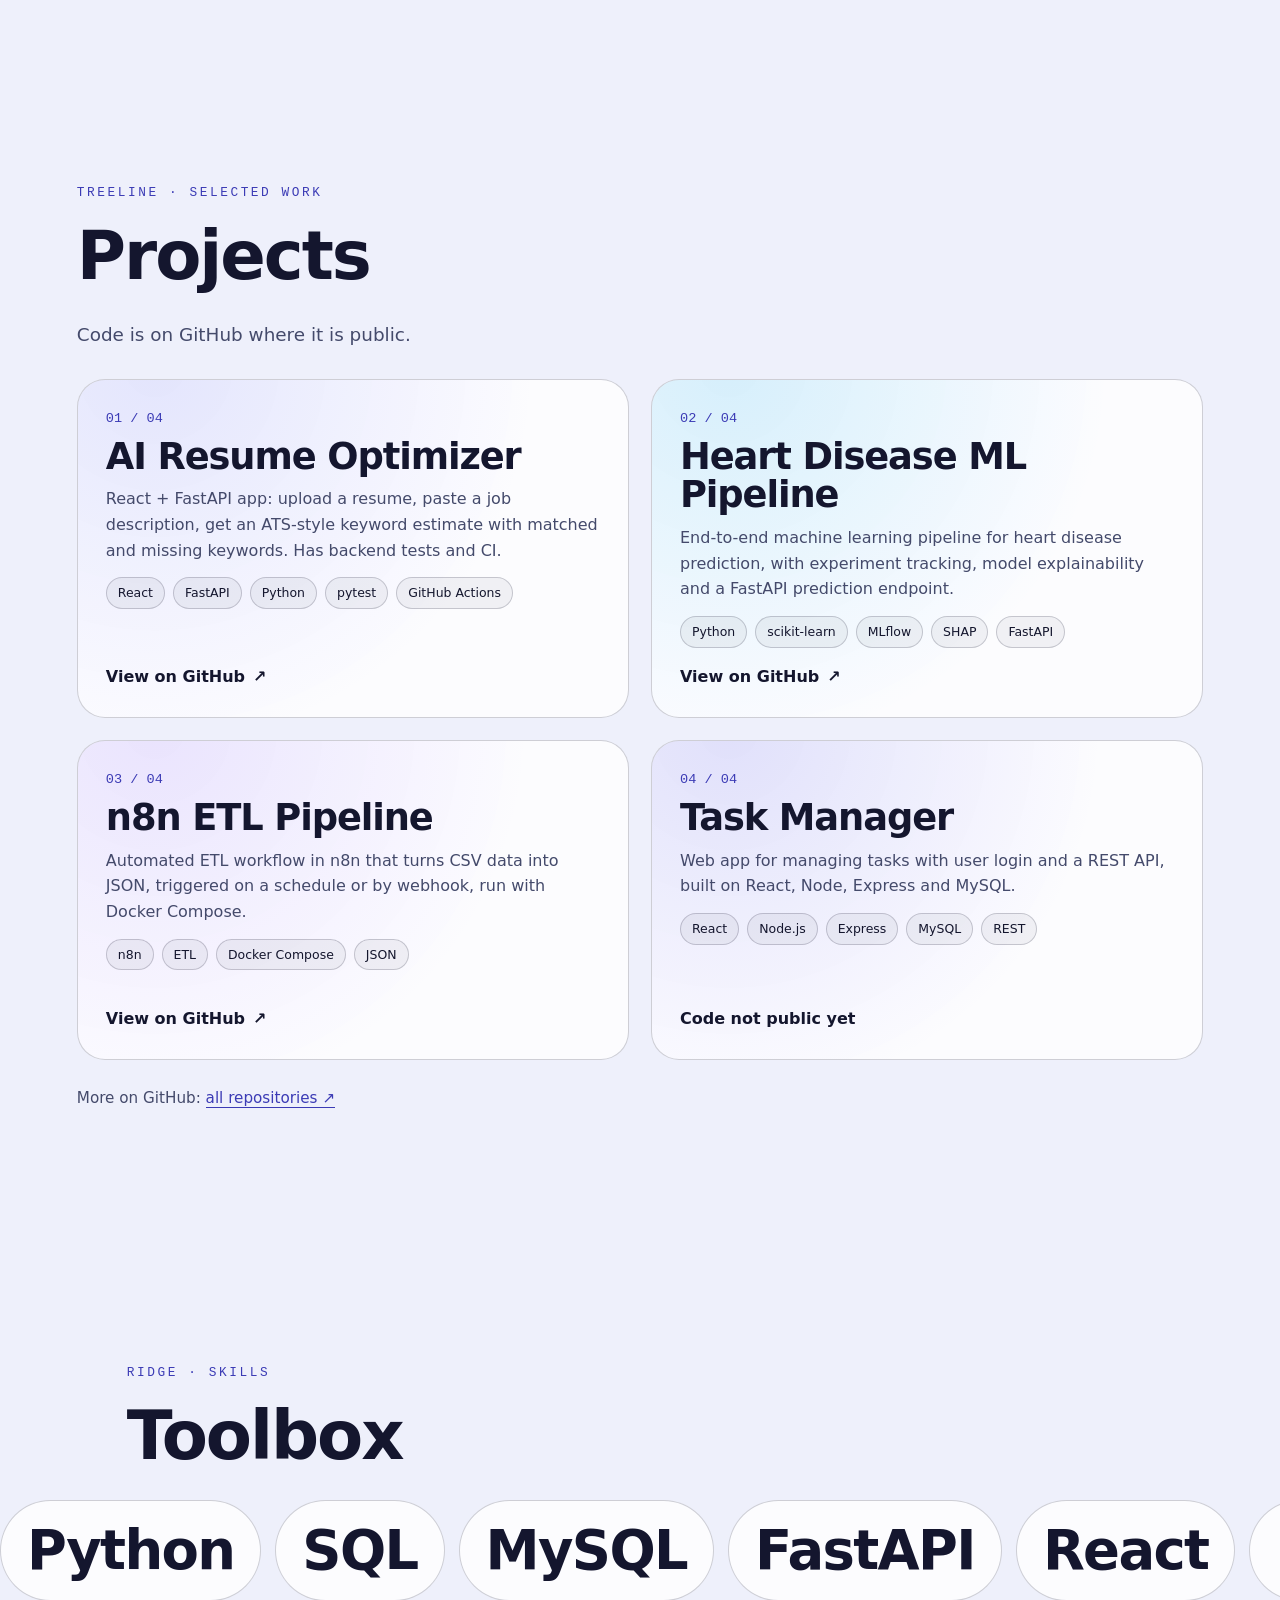
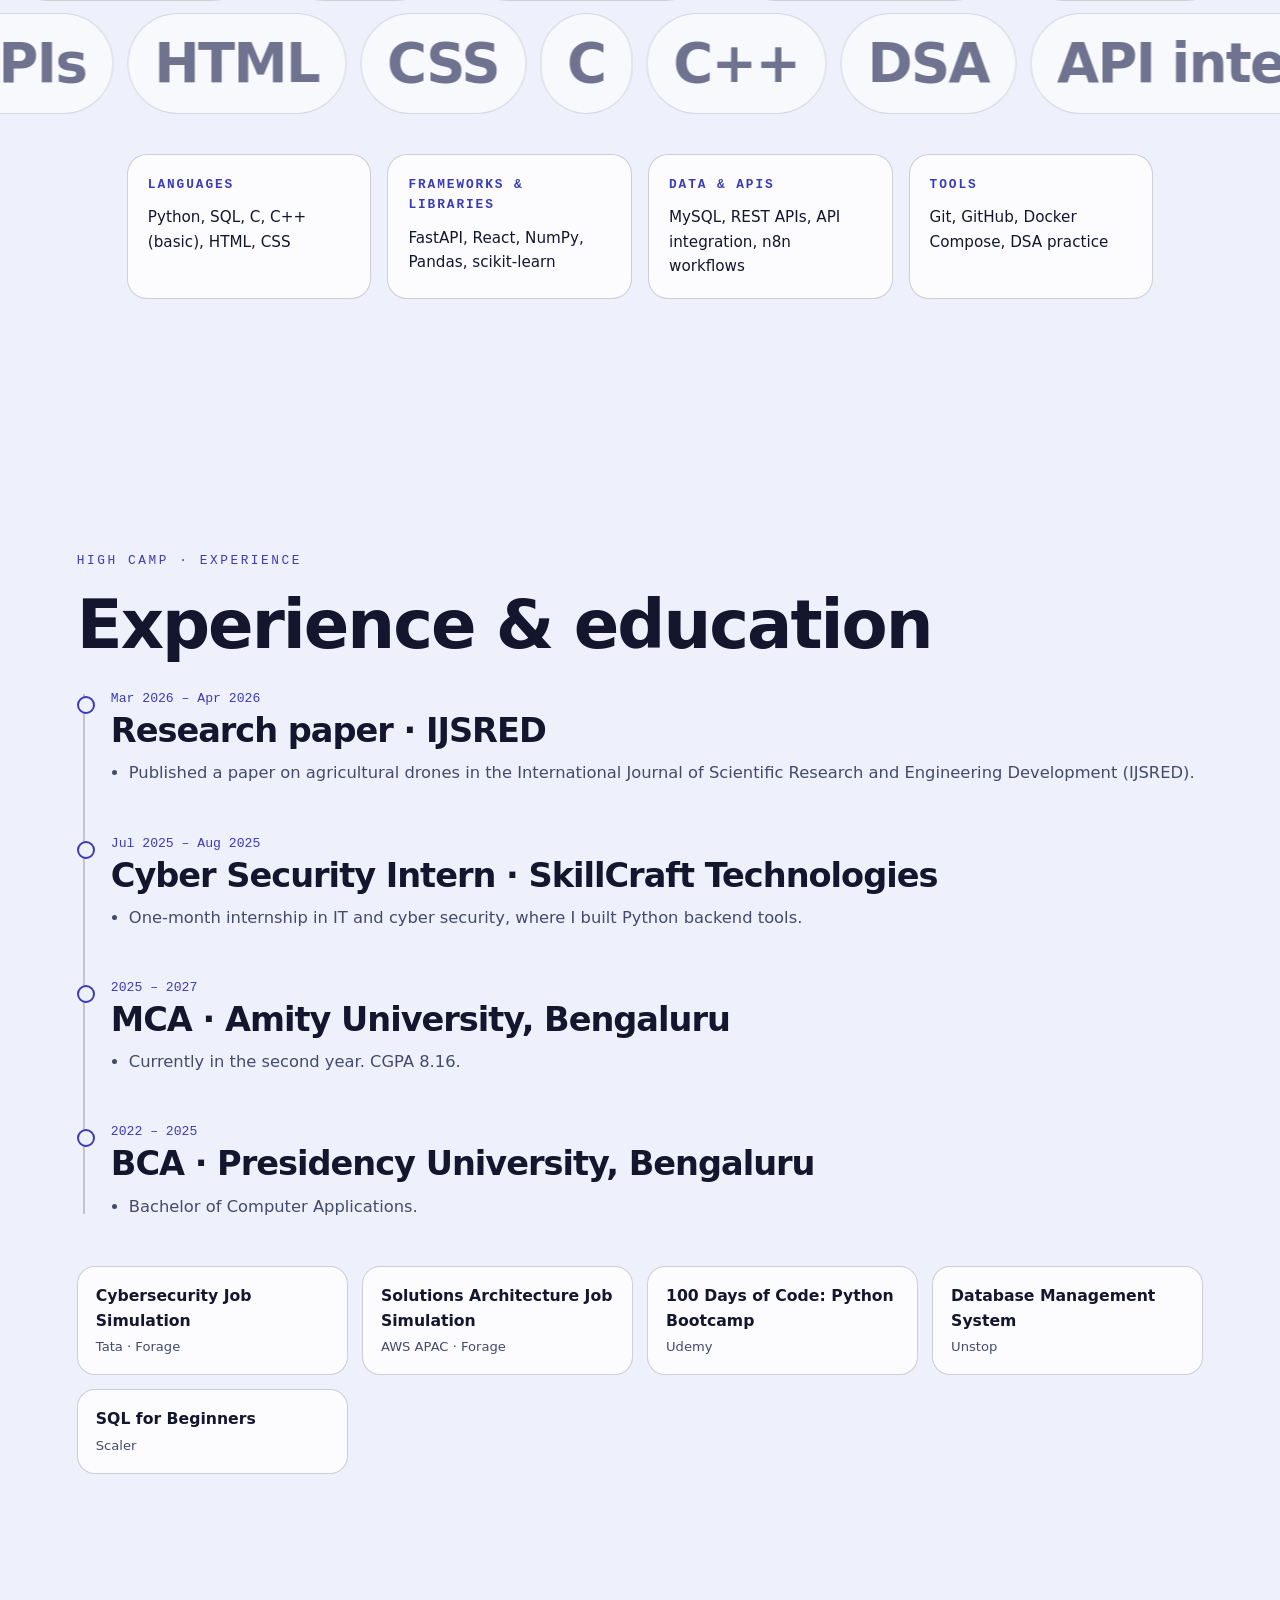
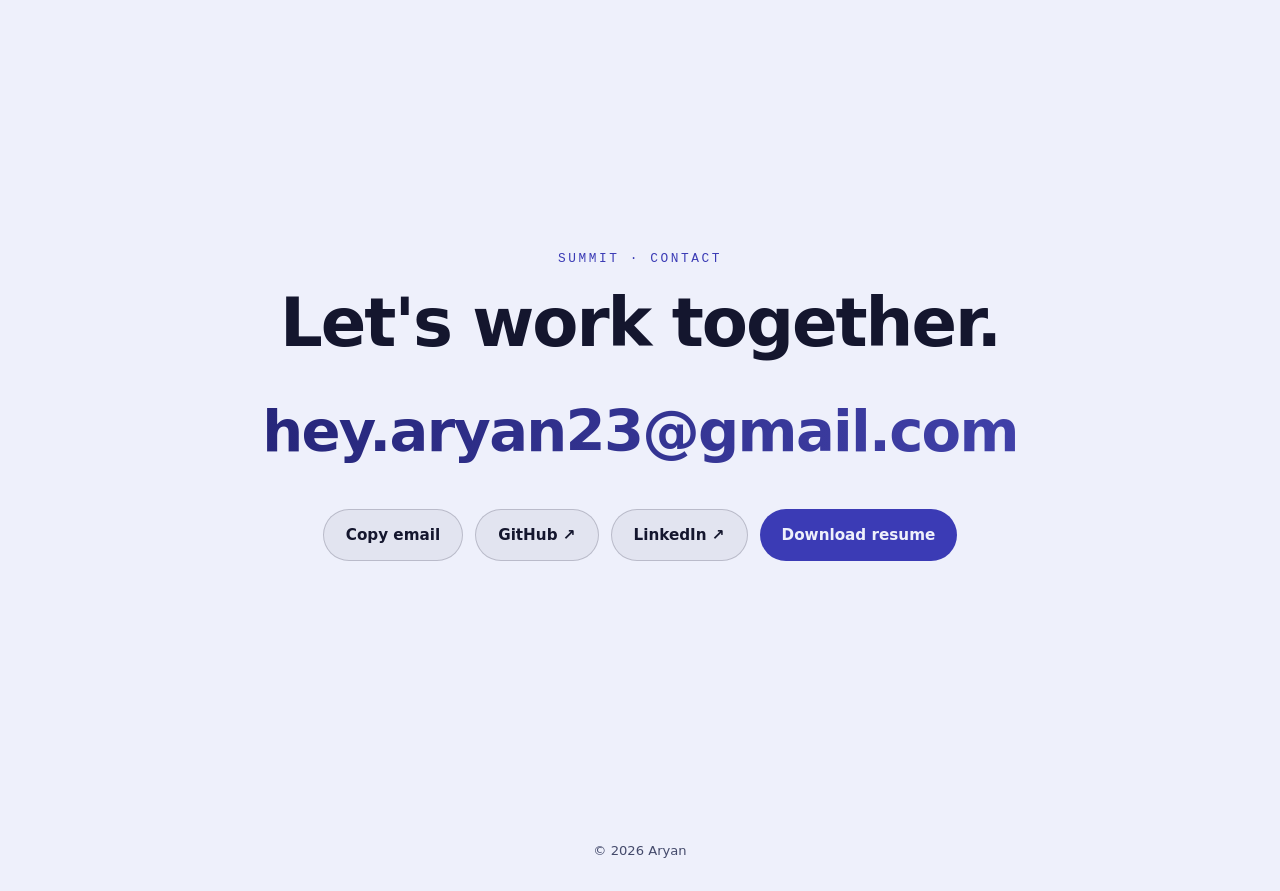
==== commit 7b28ba76: "Add LinkedIn button to contact section" ====
--- a/index.html
+++ b/index.html
@@ -37,6 +37,6 @@
 <div class="certs"><div class="cert reveal"><b>Cybersecurity Job Simulation</b><span>Tata · Forage</span></div><div class="cert reveal"><b>Solutions Architecture Job Simulation</b><span>AWS APAC · Forage</span></div><div class="cert reveal"><b>100 Days of Code: Python Bootcamp</b><span>Udemy</span></div><div class="cert reveal"><b>Database Management System</b><span>Unstop</span></div><div class="cert reveal"><b>SQL for Beginners</b><span>Scaler</span></div></div></div></section>
 <section class="contact" id="contact"><div class="eyebrow reveal">Summit · Contact</div><h2 class="reveal">Let's work together.</h2>
 <a class="mail grad reveal" href="mailto:hey.aryan23@gmail.com">hey.aryan23@gmail.com</a>
-<div class="row reveal"><button class="btn" id="copy" type="button">Copy email</button><a class="btn" href="https://github.com/ar-yan9" target="_blank" rel="noopener">GitHub ↗</a><a class="btn primary" href="Aryan_Resume_Latest.pdf" target="_blank" rel="noopener">Download resume</a></div></section>
+<div class="row reveal"><button class="btn" id="copy" type="button">Copy email</button><a class="btn" href="https://github.com/ar-yan9" target="_blank" rel="noopener">GitHub ↗</a><a class="btn" href="https://www.linkedin.com/in/ar-yan9" target="_blank" rel="noopener">LinkedIn ↗</a><a class="btn primary" href="Aryan_Resume_Latest.pdf" target="_blank" rel="noopener">Download resume</a></div></section>
 <footer>© <span id="yr"></span> Aryan</footer>
 <script src="scene.js"></script><script src="main.js"></script></body></html>
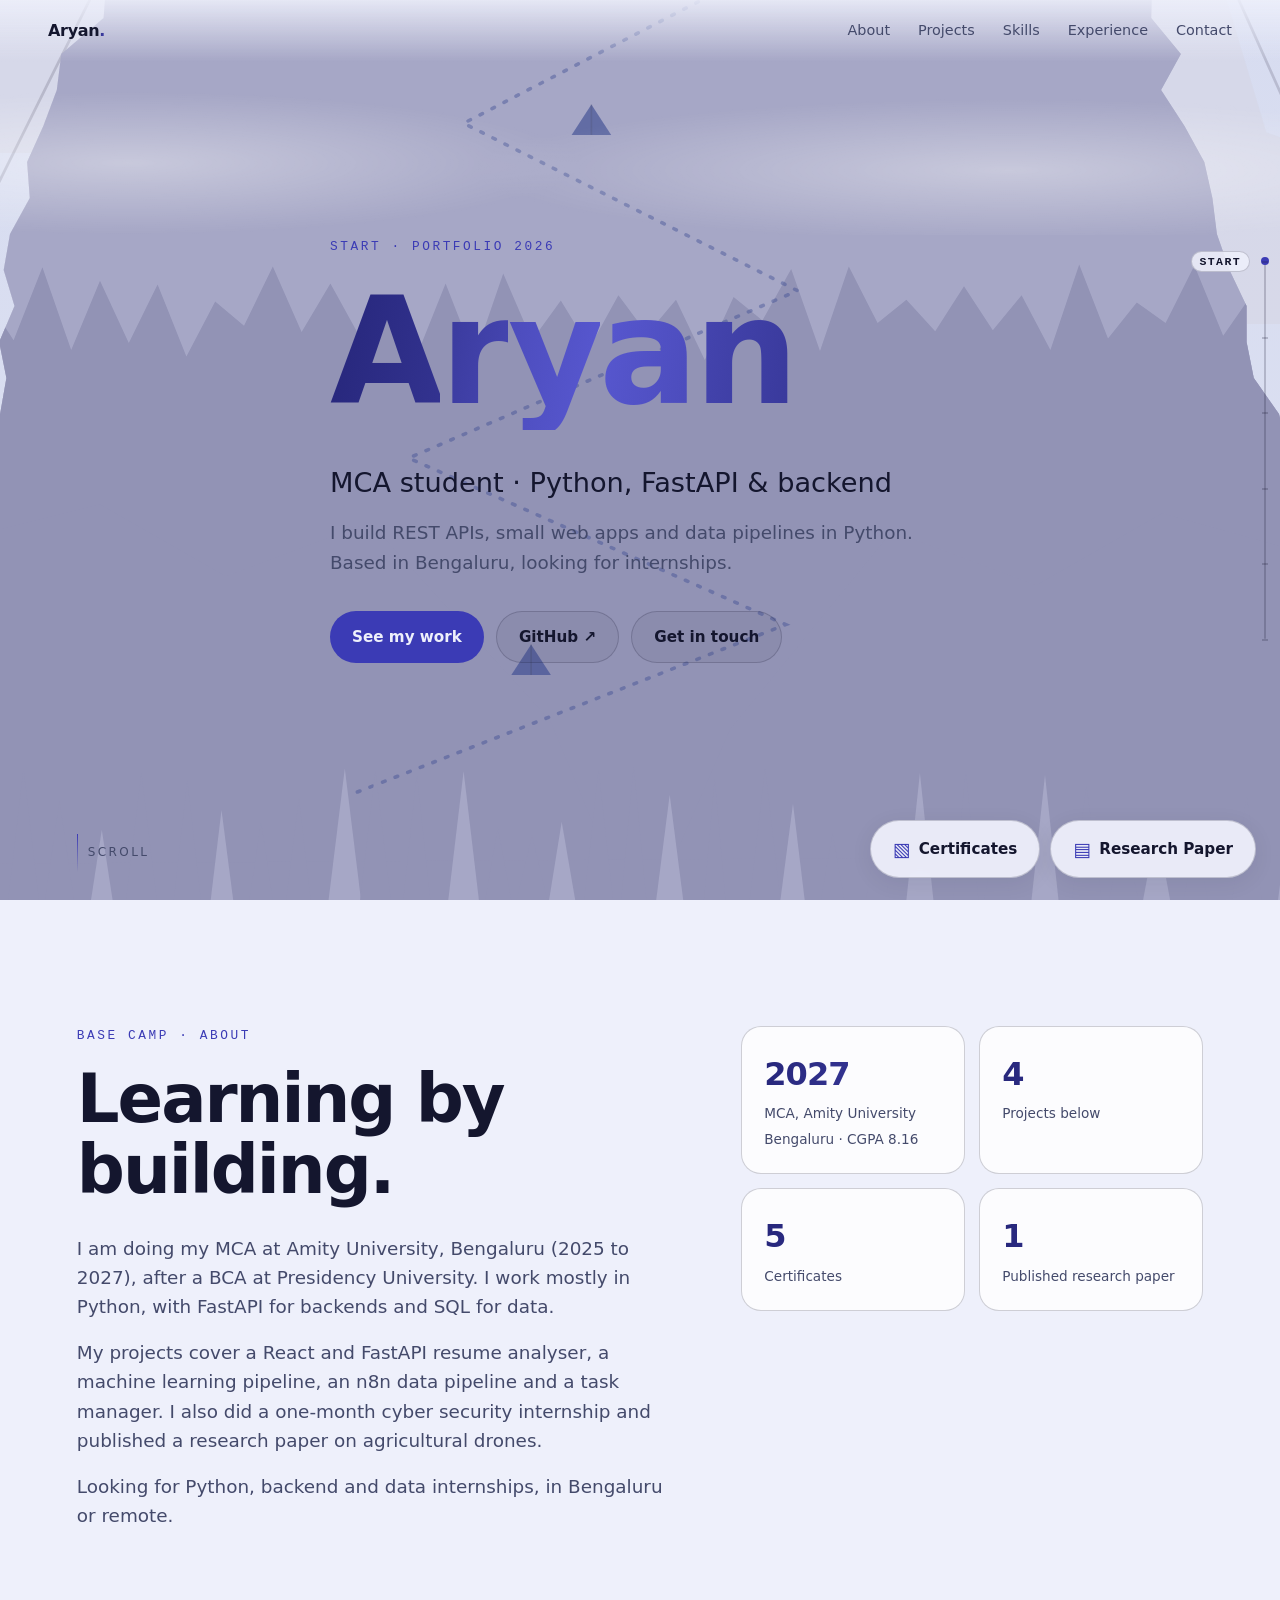
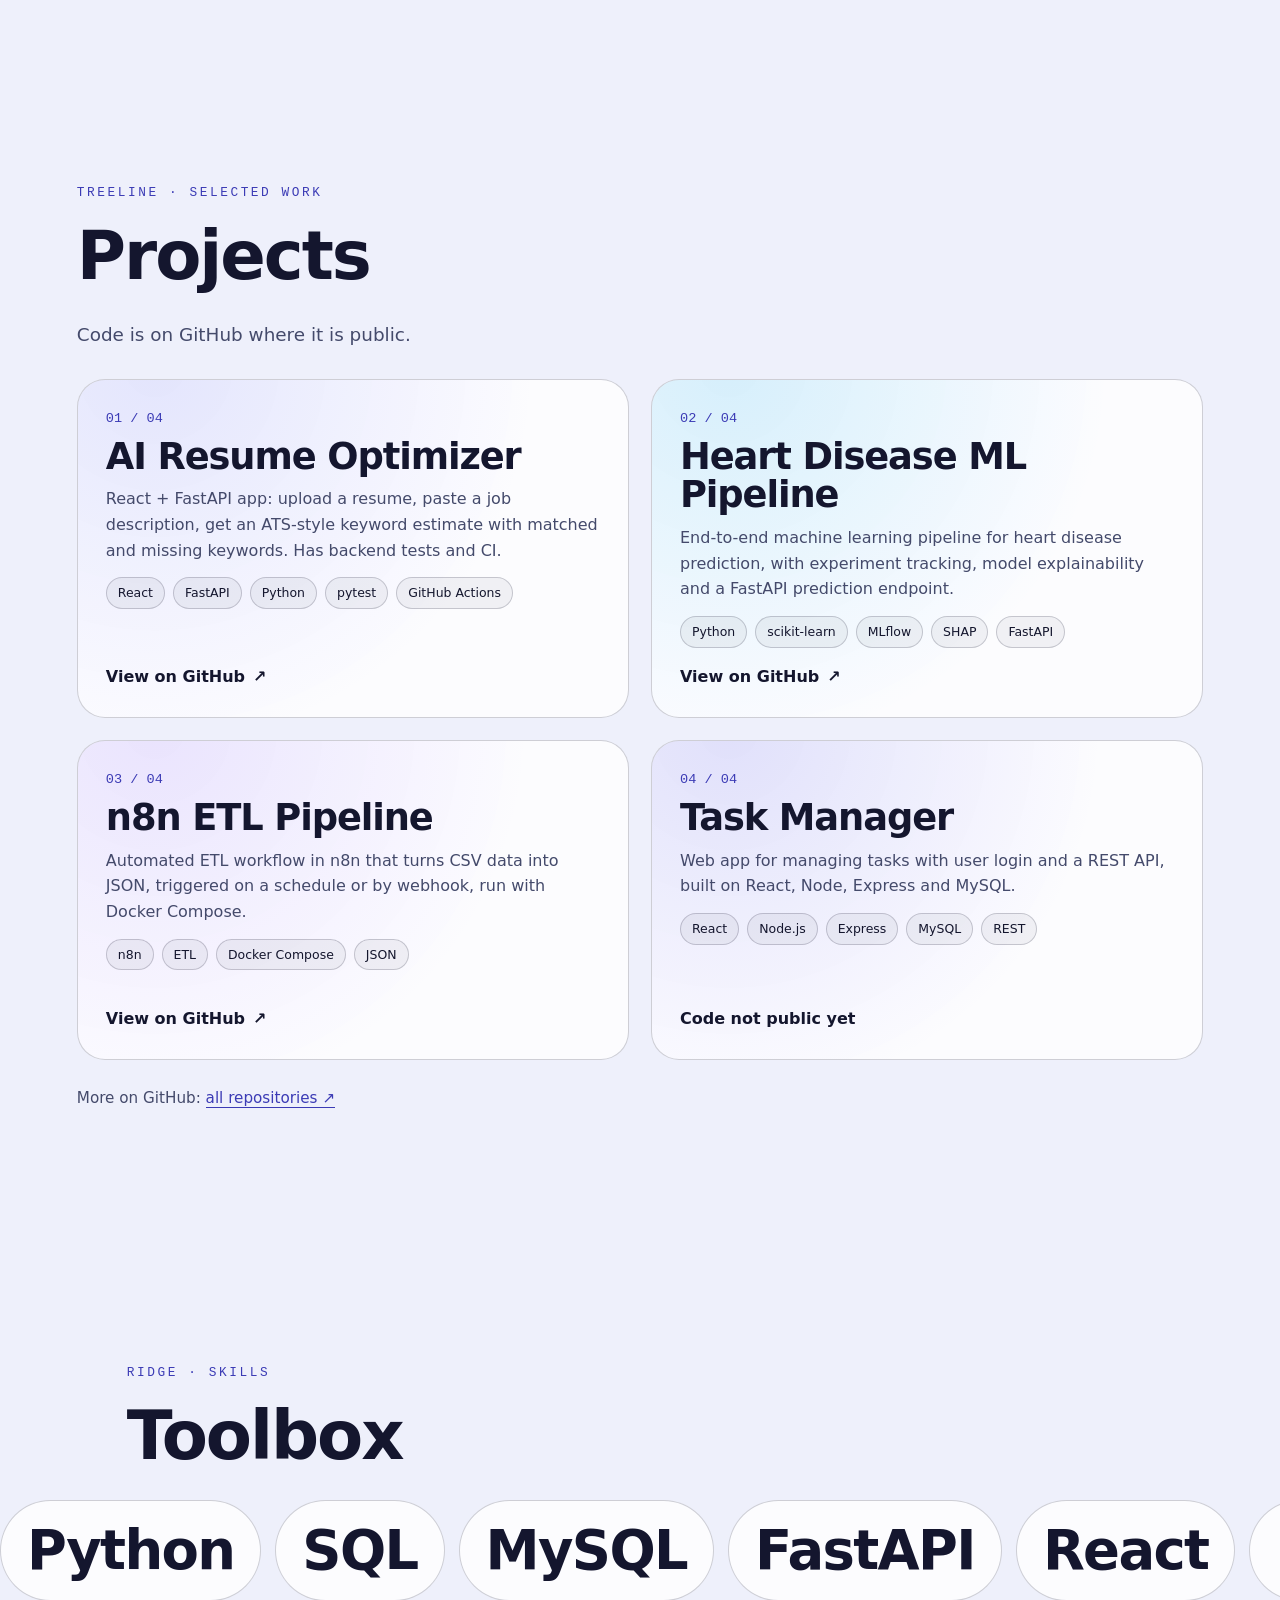
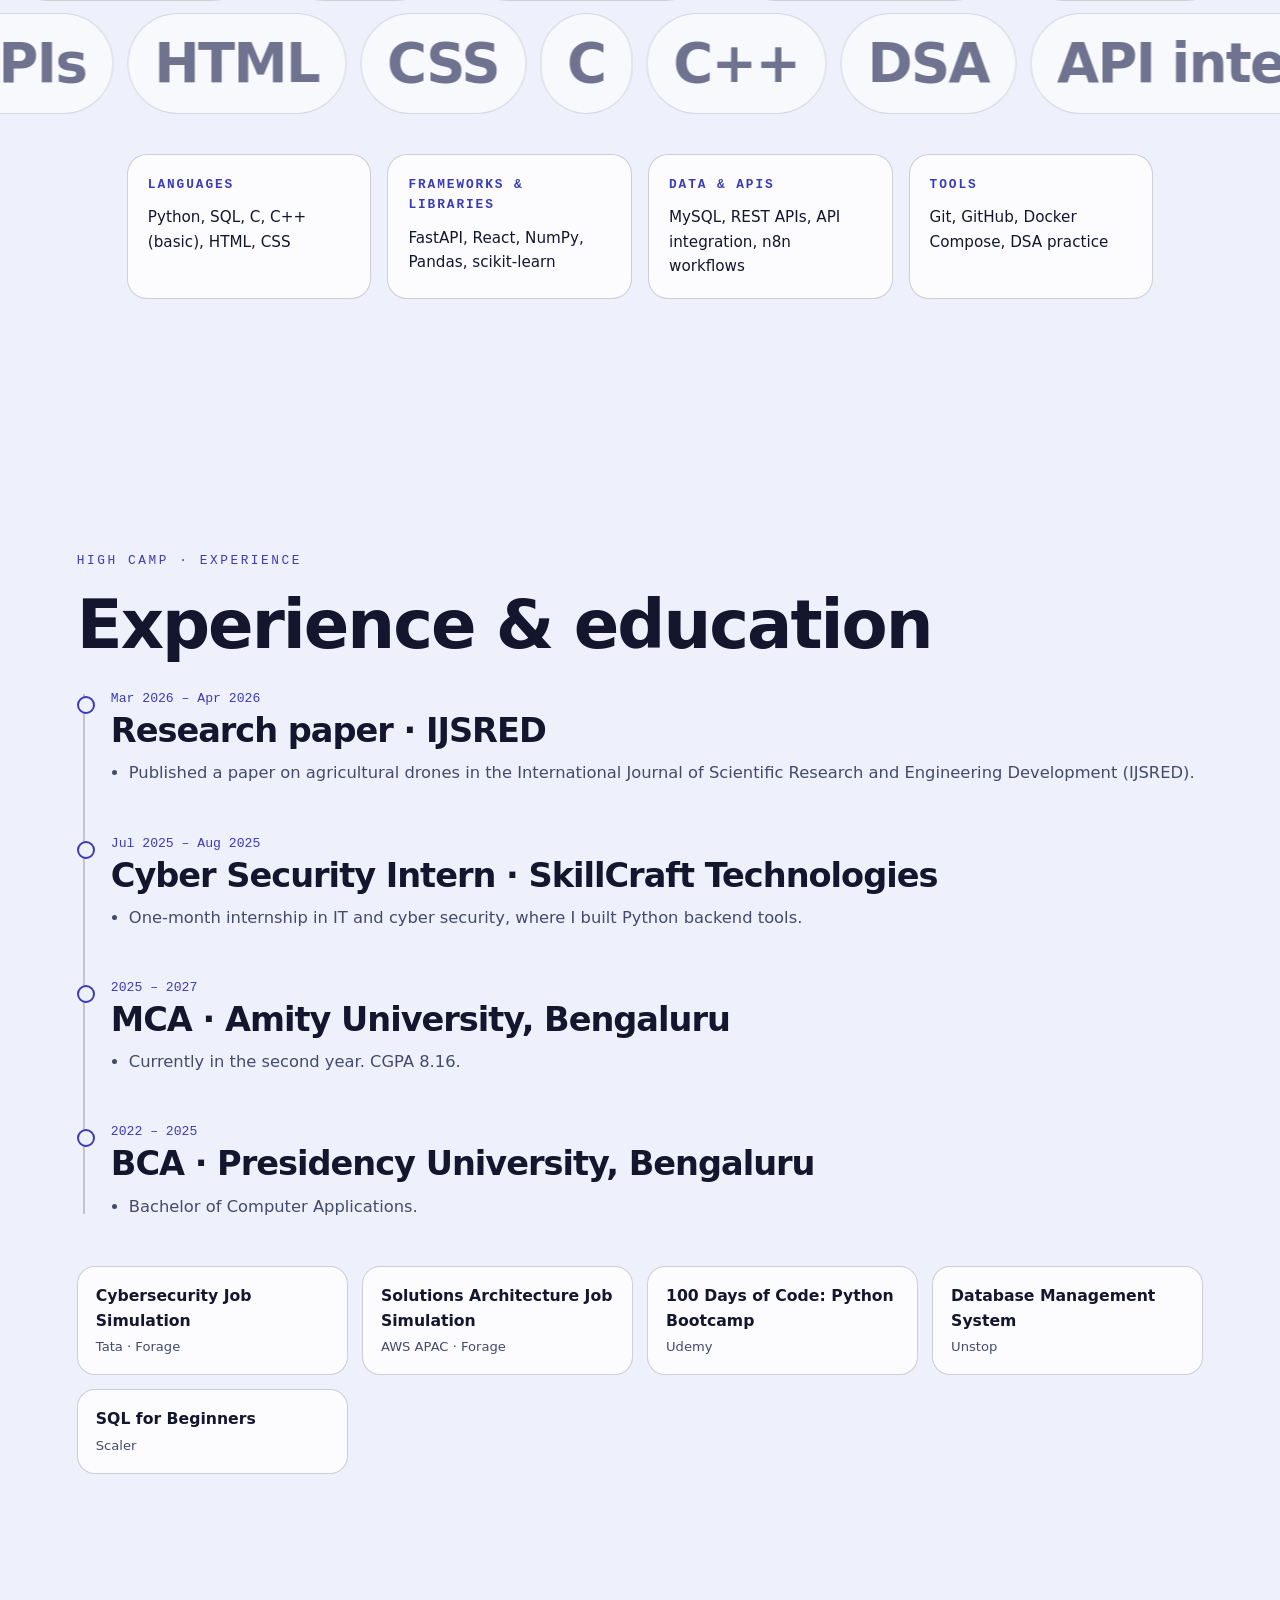
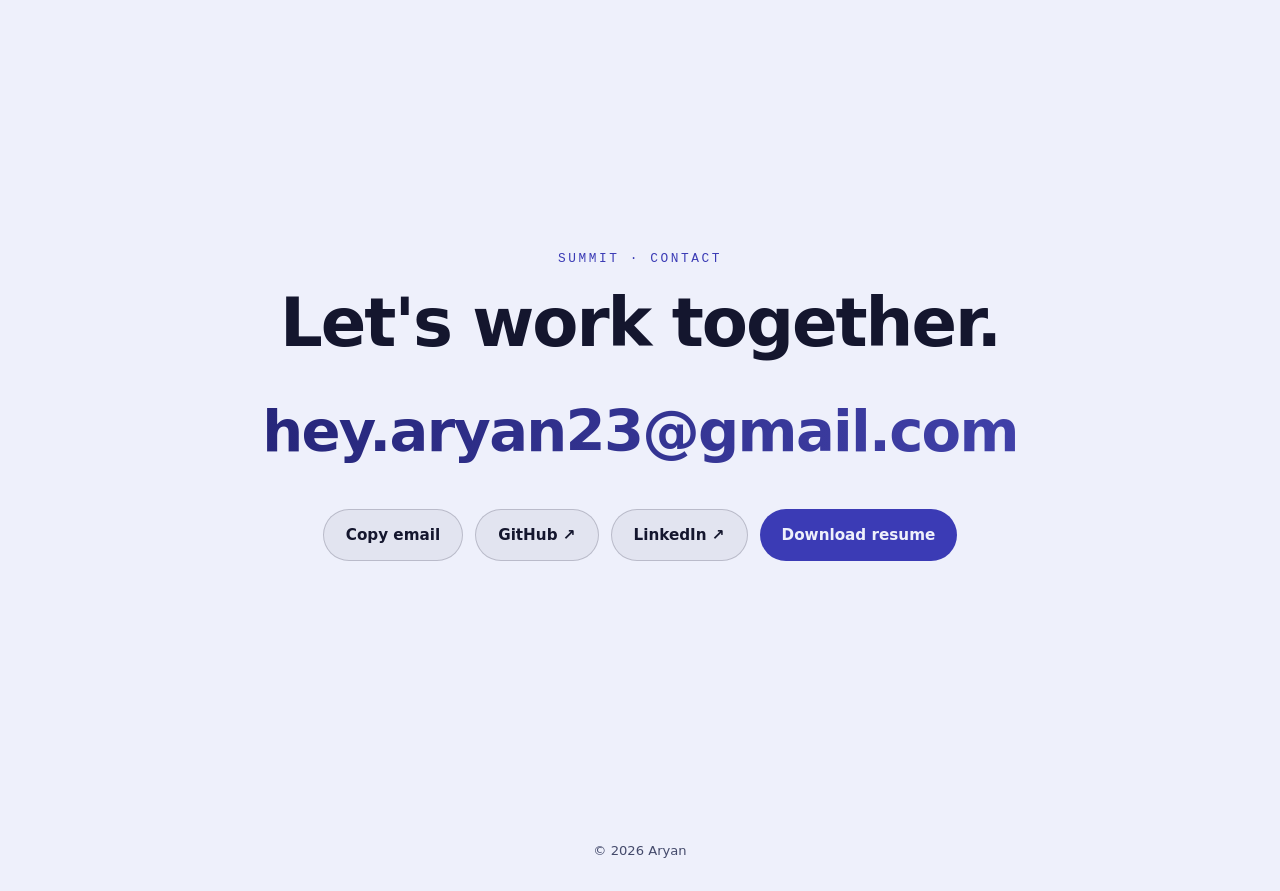
==== commit c24dede6: "feat: add approved Certificates and Research Paper buttons without changing portfolio content" ====
--- a/index.html
+++ b/index.html
@@ -3,7 +3,7 @@
 <title>Aryan · Python & Backend Developer</title><meta name="description" content="Portfolio of Aryan: MCA student in Bengaluru. Python, FastAPI, SQL and ML projects.">
 <meta name="theme-color" content="#eef0fb">
 <link rel="icon" href="data:image/svg+xml,%3Csvg xmlns='http://www.w3.org/2000/svg' viewBox='0 0 100 100'%3E%3Crect width='100' height='100' rx='24' fill='%23eef0fb'/%3E%3Ctext x='50' y='68' font-size='56' font-family='sans-serif' font-weight='800' text-anchor='middle' fill='%233b3bb5'%3EA%3C/text%3E%3C/svg%3E">
-<link rel="stylesheet" href="style.css"></head>
+<link rel="stylesheet" href="style.css"><link rel="stylesheet" href="gallery.css"></head>
 <body data-theme="home"><div id="scene" aria-hidden="true"></div><div class="progress"></div>
 <nav><a class="logo" href="#top">Aryan<span class="grad">.</span></a><div class="links"><a href="#about">About</a><a href="#projects">Projects</a><a href="#skills">Skills</a><a href="#experience">Experience</a><a href="#contact">Contact</a></div></nav>
 <section class="hero" id="top"><div class="wrap">
@@ -39,4 +39,4 @@
 <a class="mail grad reveal" href="mailto:hey.aryan23@gmail.com">hey.aryan23@gmail.com</a>
 <div class="row reveal"><button class="btn" id="copy" type="button">Copy email</button><a class="btn" href="https://github.com/ar-yan9" target="_blank" rel="noopener">GitHub ↗</a><a class="btn" href="https://www.linkedin.com/in/ar-yan9" target="_blank" rel="noopener">LinkedIn ↗</a><a class="btn primary" href="Aryan_Resume_Latest.pdf" target="_blank" rel="noopener">Download resume</a></div></section>
 <footer>© <span id="yr"></span> Aryan</footer>
-<script src="scene.js"></script><script src="main.js"></script></body></html>
+<script src="scene.js"></script><script src="main.js"></script><aside class="document-buttons" aria-label="Documents"><a class="btn" href="certificates.html"><span aria-hidden="true">▧</span> Certificates</a><a class="btn" href="research.html"><span aria-hidden="true">▤</span> Research Paper</a></aside></body></html>
--- a/gallery.css
+++ b/gallery.css
@@ -0,0 +1,8 @@
+.document-buttons{position:fixed;bottom:22px;right:24px;display:flex;gap:10px;z-index:41}.document-buttons .btn{background:rgba(238,240,251,.94);backdrop-filter:blur(16px);box-shadow:0 5px 22px #14162e12}.document-buttons .btn span{color:var(--a);font-size:19px}
+.gallery-page{min-height:100vh;background:radial-gradient(ellipse at 50% 24%,#fafaff 0,#eef0fb 65%,#e0e3f3 100%);color:var(--fg)}.gallery-page::after{content:"";position:fixed;inset:0;pointer-events:none;opacity:.035;background-image:url("data:image/svg+xml,%3Csvg xmlns='http://www.w3.org/2000/svg' width='150' height='150'%3E%3Cfilter id='n'%3E%3CfeTurbulence type='fractalNoise' baseFrequency='.7' numOctaves='3' stitchTiles='stitch'/%3E%3C/filter%3E%3Crect width='100%25' height='100%25' opacity='.6' filter='url(%23n)'/%3E%3C/svg%3E");z-index:-1}.gallery-nav{max-width:1440px;margin:auto;padding:25px 5%;display:flex;justify-content:space-between;align-items:center;gap:25px;font-size:14px;border-bottom:1px solid #14162e12}.gallery-nav .logo{font-size:20px;font-weight:800}.gallery-nav .logo span,.gallery-heading h1 span{color:var(--a)}.gallery-nav>div{display:flex;gap:30px}.gallery-nav [aria-current]{color:var(--a);font-weight:650}.gallery-nav [aria-current]::after{content:"";display:block;margin-top:4px;height:2px;background:var(--a)}.gallery-nav a{min-height:44px;display:inline-flex;align-items:center;position:relative}.gallery-nav [aria-current]::after{position:absolute;bottom:0;left:0;right:0}.gallery-heading{text-align:center;padding:63px 20px 48px}.gallery-heading .eyebrow{font-size:11px;letter-spacing:.23em;margin-bottom:13px}.gallery-heading h1{font-size:clamp(38px,5vw,64px);font-weight:800;margin-bottom:17px}.gallery-heading>p:not(.eyebrow){font-size:16px}.gallery-hint{display:inline-block;margin-top:22px;padding:8px 15px;border:1px solid #3b3bb51d;border-radius:24px;font-size:11px;letter-spacing:.035em;color:var(--a);background:#fff8}.gallery-wall{max-width:1210px;margin:auto;padding:32px 55px 68px;display:grid;grid-template-columns:repeat(3,minmax(0,1fr));column-gap:64px;row-gap:72px;position:relative}.gallery-wall::after{content:"";position:absolute;left:4%;right:4%;bottom:0;border-top:1px solid #b4b9d0;box-shadow:0 -1px #ffffff9c,0 4px 10px #727a9b29}.frame-card{min-width:0;position:relative;padding-top:26px;text-align:center;--tilt:-1.4deg}.frame-card:nth-child(2n){--tilt:1.1deg}.frame-card:nth-child(3n){--tilt:-.6deg}.hanging-wire{position:absolute;top:0;left:calc(50% - 24px);width:48px;height:42px;transform:rotate(45deg);border-left:1px solid #8b7c72;border-top:1px solid #8b7c72;z-index:0}.hanging-wire::before{content:"";position:absolute;top:-3px;left:-3px;width:5px;height:5px;border-radius:100%;background:#857f85;box-shadow:1px 1px 2px #0006}.frame-open{display:block;width:100%;position:relative;border:0;padding:0;background:none;text-align:center;cursor:zoom-in;transform:rotate(var(--tilt));transition:transform .35s cubic-bezier(.2,.7,.2,1),filter .35s;z-index:1}.frame-open:hover{transform:rotate(0) translateY(-5px);filter:drop-shadow(0 8px 6px #53412a25)}.frame-open:focus-visible{outline:3px solid var(--a);outline-offset:8px}.wood-frame{padding:16px;background:repeating-linear-gradient(2deg,#8c532c22 0px,#d6a97633 1px,#4c291425 3px,#bd86572a 5px),linear-gradient(115deg,#d6ae7c,#89552d 28%,#bd8955 47%,#a06839 73%,#d7b07d);border:1px solid #82532e;border-radius:2px;box-shadow:inset 2px 2px 2px #efd9afbc,inset -3px -3px 3px #492c21aa,1px 2px 1px #735035,5px 13px 14px #39324a35,10px 27px 22px #39324a12;position:relative}.wood-frame::after{content:"";position:absolute;inset:10px;border:1px solid #63391988;box-shadow:1px 1px 1px #eccfa5aa;pointer-events:none}.mat{padding:15px;background:#f8f4ed;box-shadow:inset 1px 2px 4px #38281e88,0 0 0 2px #d1b38c;position:relative;overflow:hidden}.placeholder{aspect-ratio:1.42;display:flex;flex-direction:column;align-items:center;justify-content:center;background:#fbfaf6;border:1px solid #d7d1c7;padding:15px;gap:9px;color:#7d7e92}.placeholder svg{width:30px;height:35px;stroke:#a5a2b5}.placeholder b{font-size:10px;letter-spacing:.13em;font-weight:500}.placeholder small{font-size:9px;color:#a3a0a1}.frame-glass{pointer-events:none;position:absolute;inset:16px;background:linear-gradient(127deg,#fff3 0%,#fff0 40%,#fff1 40.3%,#fff0 60%)}.frame-label{margin-top:23px;display:flex;align-items:center;gap:10px;justify-content:center}.frame-label h2{font-size:14px;line-height:1.4;letter-spacing:-.02em;margin:0}.frame-label p{font-size:11px;margin-top:4px}.frame-label>div{min-width:0}.download-icon{width:44px;height:44px;display:inline-flex;align-items:center;justify-content:center;flex-shrink:0;border:1px solid #3b3bb52a;border-radius:50%;background:#ffffff70;color:var(--a)}.download-icon svg{width:19px;height:19px}.download-icon[aria-disabled]{opacity:.34;cursor:not-allowed}.download-icon:hover:not([aria-disabled]){background:var(--a);color:white}.gallery-note{text-align:center;font-size:12px;max-width:660px;padding:25px 20px 55px;margin:auto}.gallery-footer{padding:20px 5%;border-top:1px solid #14162e12;display:flex;justify-content:space-between;gap:20px;font-size:11px;color:var(--mut)}.gallery-footer a{color:var(--a)}.paper-wall{grid-template-columns:390px minmax(0,1fr);gap:80px;align-items:center;max-width:1050px;padding-top:18px}.paper-wall .frame-card{--tilt:-1deg}.paper-wall .mat{padding:17px}.paper-wall img{width:100%;display:block;aspect-ratio:1275/1650;object-fit:contain;background:white}.paper-wall .frame-label h2{font-size:12px}.paper-description .eyebrow{font-size:10px}.paper-description h2{font-size:32px;line-height:1.15;margin-bottom:20px}.paper-description p{font-size:15px}.paper-description dl{margin:27px 0;display:grid;gap:15px}.paper-description dt{font-size:10px;text-transform:uppercase;letter-spacing:.13em;color:var(--a)}.paper-description dd{font-size:14px;color:var(--mut);margin:3px 0}.paper-description>a{font-size:12px;text-decoration:underline;text-underline-offset:4px}.frame-viewer{border:0;background:transparent;color:var(--fg);padding:60px 22px 20px;max-width:none;max-height:100dvh;width:100%;height:100dvh;overflow:auto;inset:0;margin:0}.frame-viewer::backdrop{background:#e8ebf1de;backdrop-filter:blur(13px)}.viewer-stage{max-width:800px;margin:auto;position:relative}.viewer-frame{padding:20px;max-width:750px;margin:auto;transform-origin:center}.viewer-frame .mat{padding:22px}.viewer-frame .placeholder{min-height:300px}.viewer-frame .placeholder b{font-size:14px}.viewer-frame img{max-height:68dvh;width:100%;object-fit:contain;display:block;background:#fff}.viewer-close{position:fixed;right:24px;top:15px;z-index:5;display:grid;place-items:center;border:1px solid #3b3bb52a;border-radius:50%;background:#f8f9ff;color:var(--fg);font-size:28px;width:44px;height:44px;cursor:pointer}.viewer-caption{display:flex;justify-content:space-between;align-items:center;gap:20px;margin:22px auto 0;max-width:750px}.viewer-caption h2{font-size:19px;line-height:1.3;margin:5px 0}.viewer-issuer{font-size:11px;color:var(--a);text-transform:uppercase;letter-spacing:.08em}.viewer-note{font-size:12px}.skip-gallery{position:absolute;top:-100px;padding:10px;background:white;z-index:99}.skip-gallery:focus{top:0}:focus-visible{outline:3px solid var(--a);outline-offset:4px}
+@media(min-width:1000px){.frame-card:nth-child(2){margin-top:18px}.frame-card:nth-child(4){margin-left:30px;margin-right:-30px}.frame-card:nth-child(5){margin-top:24px;margin-left:40px;margin-right:-40px}}
+@media(max-width:900px){.gallery-wall{grid-template-columns:repeat(2,minmax(0,1fr));gap:55px 38px;padding:28px 35px 60px}.paper-wall{grid-template-columns: minmax(0,340px) 1fr;gap:35px}.paper-description h2{font-size:27px}}
+@media(max-width:600px){.gallery-nav{padding:16px 20px;flex-wrap:wrap;gap:6px 20px}.gallery-nav>div{order:3;width:100%;justify-content:center;gap:32px;margin-top:7px;font-size:12px}.gallery-nav .back{margin-left:auto;font-size:12px}.gallery-heading{padding:38px 23px 30px}.gallery-heading h1{font-size:38px}.gallery-heading>p:not(.eyebrow){font-size:14px;max-width:290px;margin:auto}.gallery-hint{margin-top:17px}.gallery-wall{grid-template-columns:1fr;max-width:380px;row-gap:58px;padding:22px 36px 52px}.wood-frame{padding:15px}.frame-label{margin-top:20px}.frame-label h2{font-size:14px}.frame-label p{font-size:12px}.placeholder{aspect-ratio:1.42}.paper-wall{max-width:390px;gap:46px;padding:26px 32px 50px}.paper-wall .frame-label h2{font-size:12px}.paper-description{padding:0 4px}.paper-description h2{font-size:28px}.gallery-note{padding:24px 27px 38px;font-size:11px}.gallery-footer{padding:20px;flex-wrap:wrap;gap:10px}.gallery-footer span:nth-child(2){order:3;width:100%;font-size:10px}.gallery-footer a{margin-left:auto}.viewer-frame{padding:14px}.viewer-frame .mat{padding:10px}.viewer-frame .placeholder{min-height:175px}.viewer-frame .placeholder b{font-size:10px}.viewer-frame .placeholder small{font-size:9px}.frame-viewer{padding:90px 17px 25px;display:none}.frame-viewer[open]{display:flex;align-items:center}.viewer-caption{gap:14px;margin-top:22px}.viewer-caption h2{font-size:17px}.viewer-frame img{max-height:61dvh}.viewer-stage{width:100%}.document-buttons{bottom:14px;right:14px;left:14px;gap:8px;justify-content:center}.document-buttons .btn{padding:12px 16px;font-size:12px}.viewer-note{font-size:11px}.gallery-heading .eyebrow{font-size:10px}}
+@media(prefers-reduced-motion:reduce){html{scroll-behavior:auto}.frame-open{transition:none}}
+
+.frame-card .mat>img{display:block;width:100%;aspect-ratio:1.42;object-fit:contain;background:#fff}.viewer-frame .mat>img{max-height:68dvh;max-width:100%;width:auto;margin:auto}.frame-open img{color:var(--mut)}
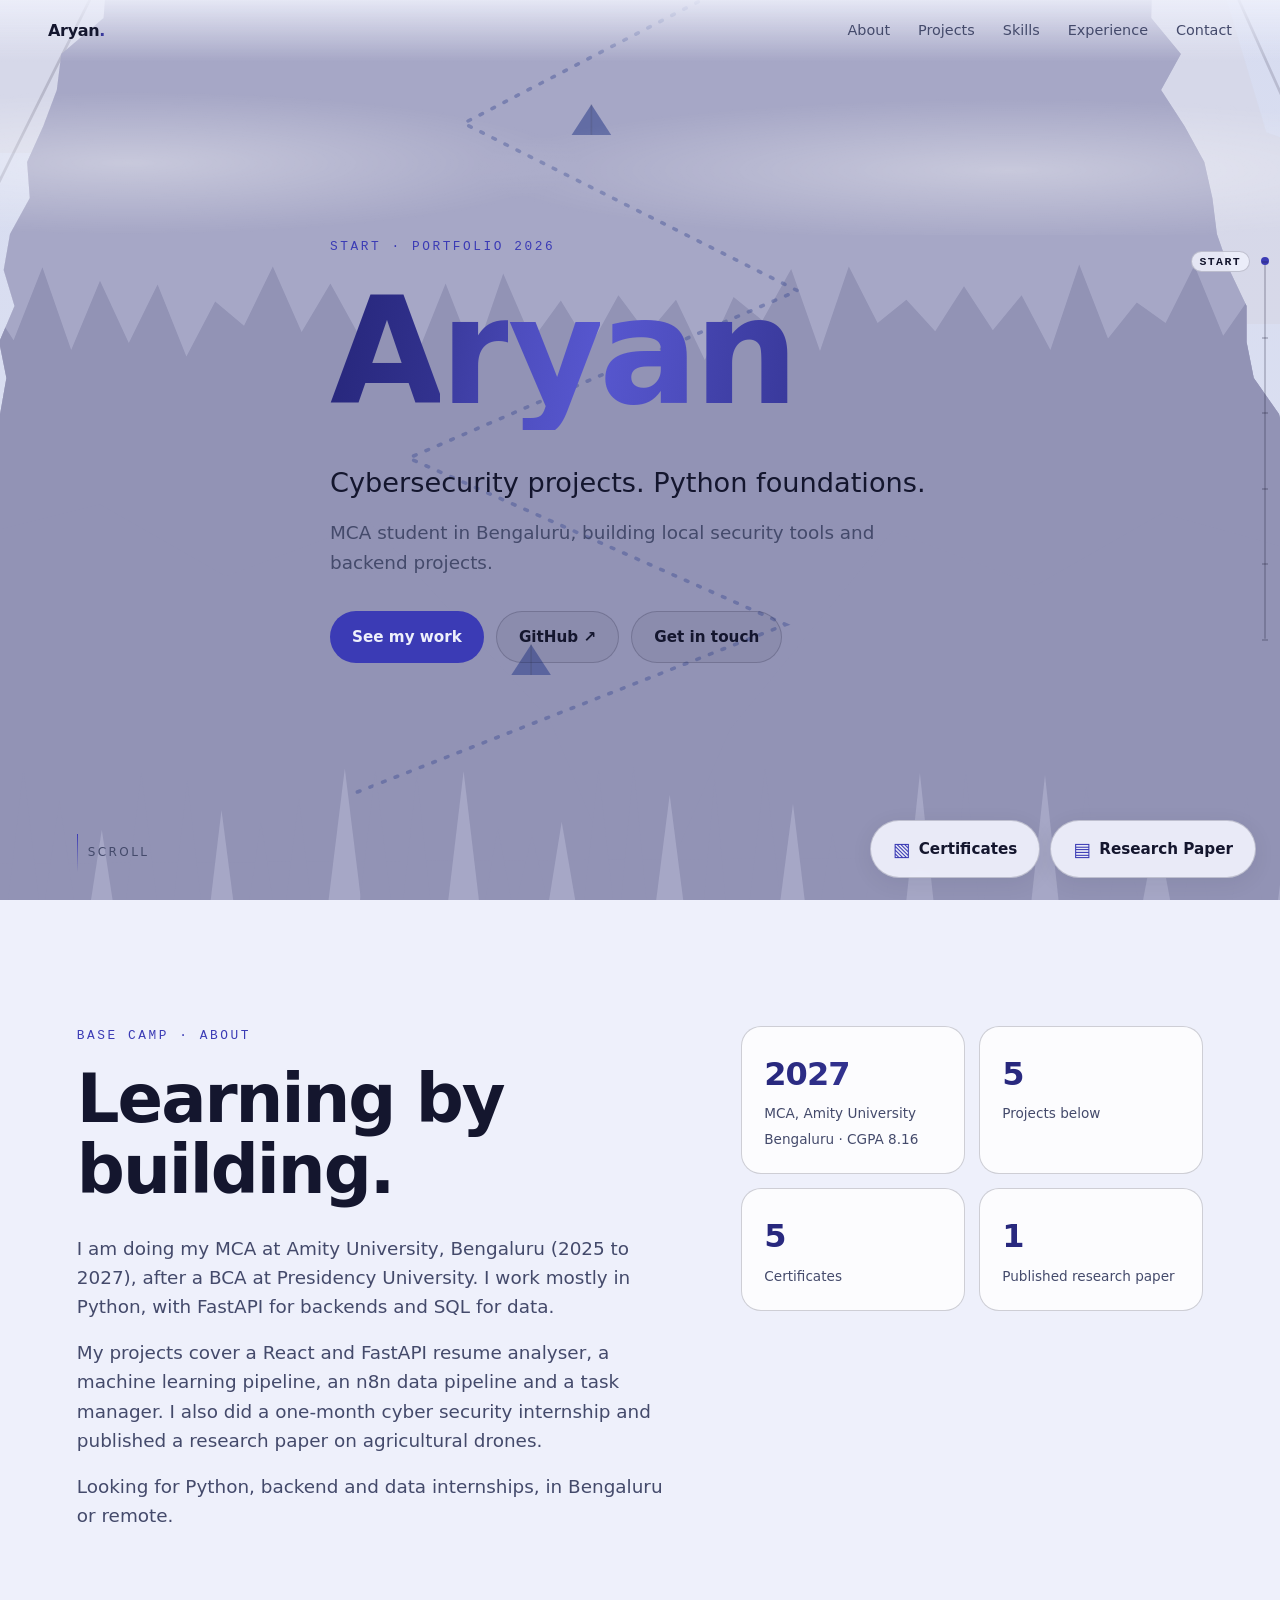
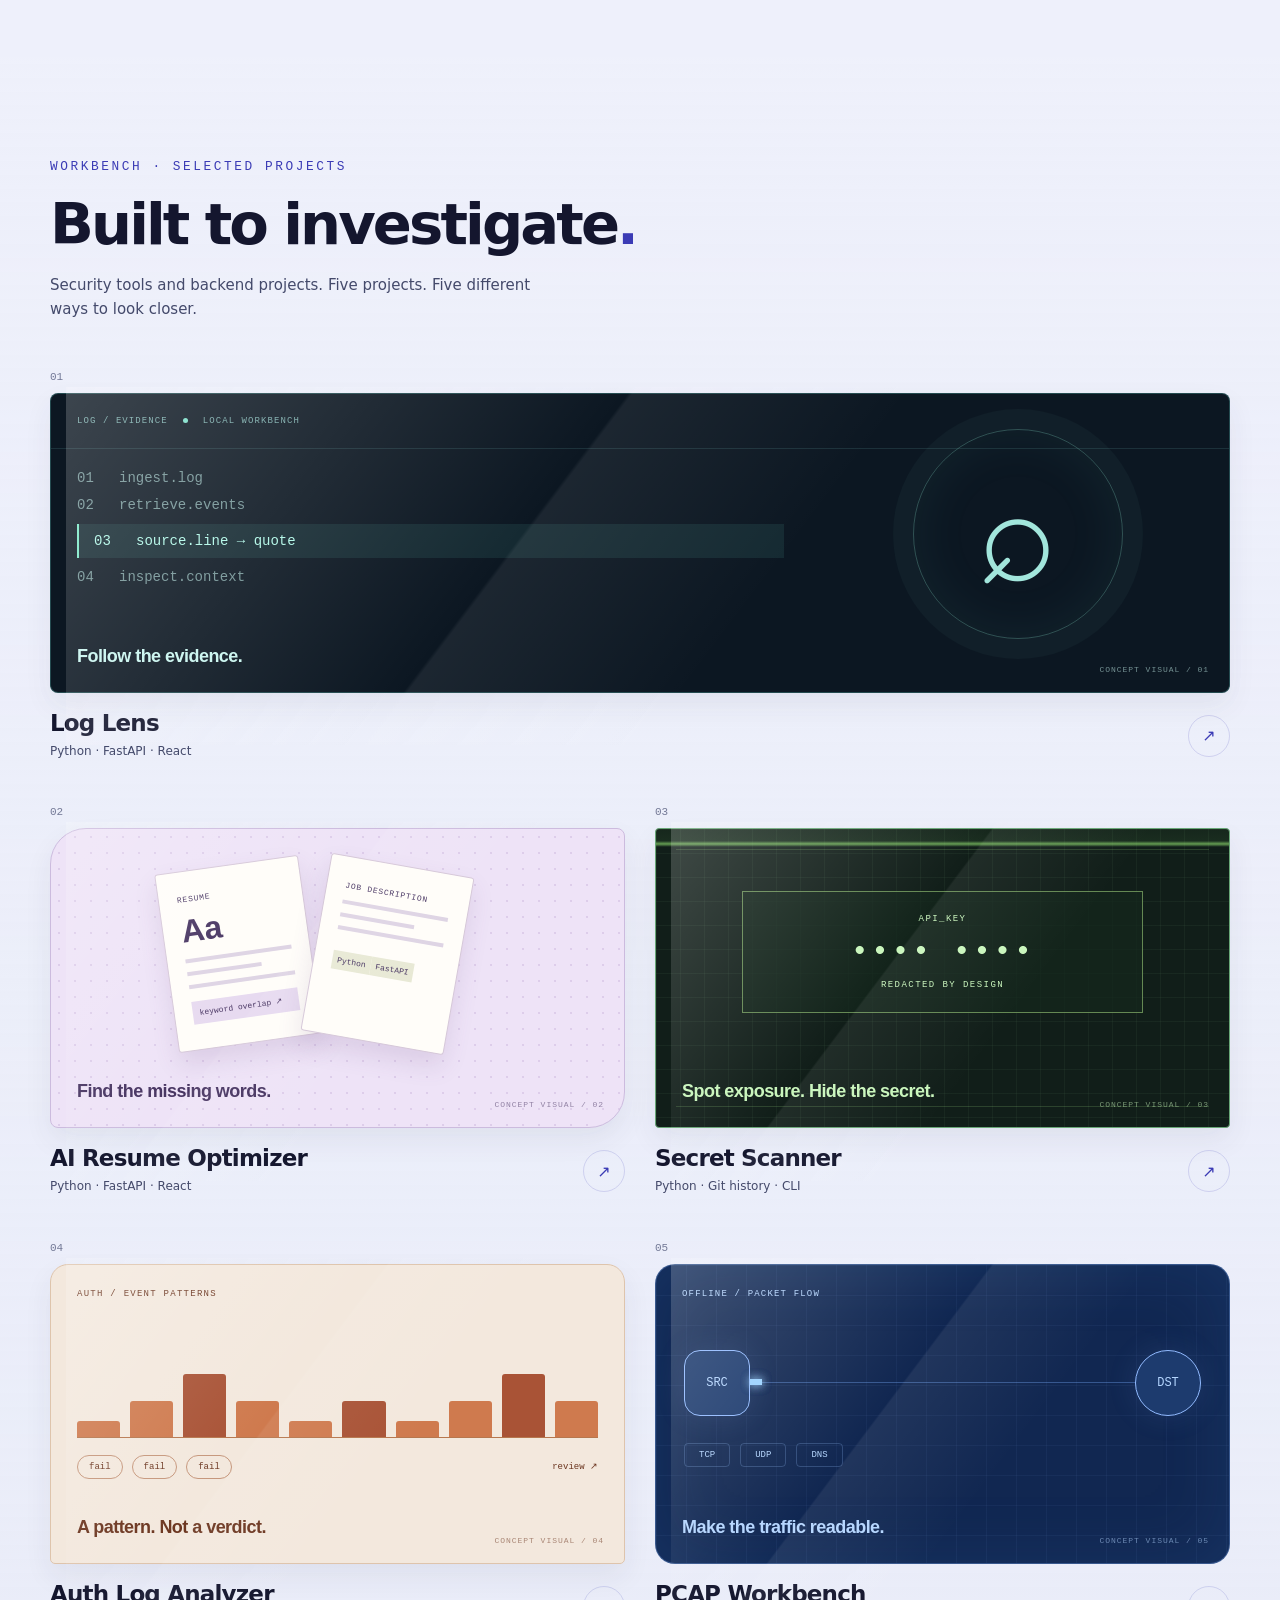
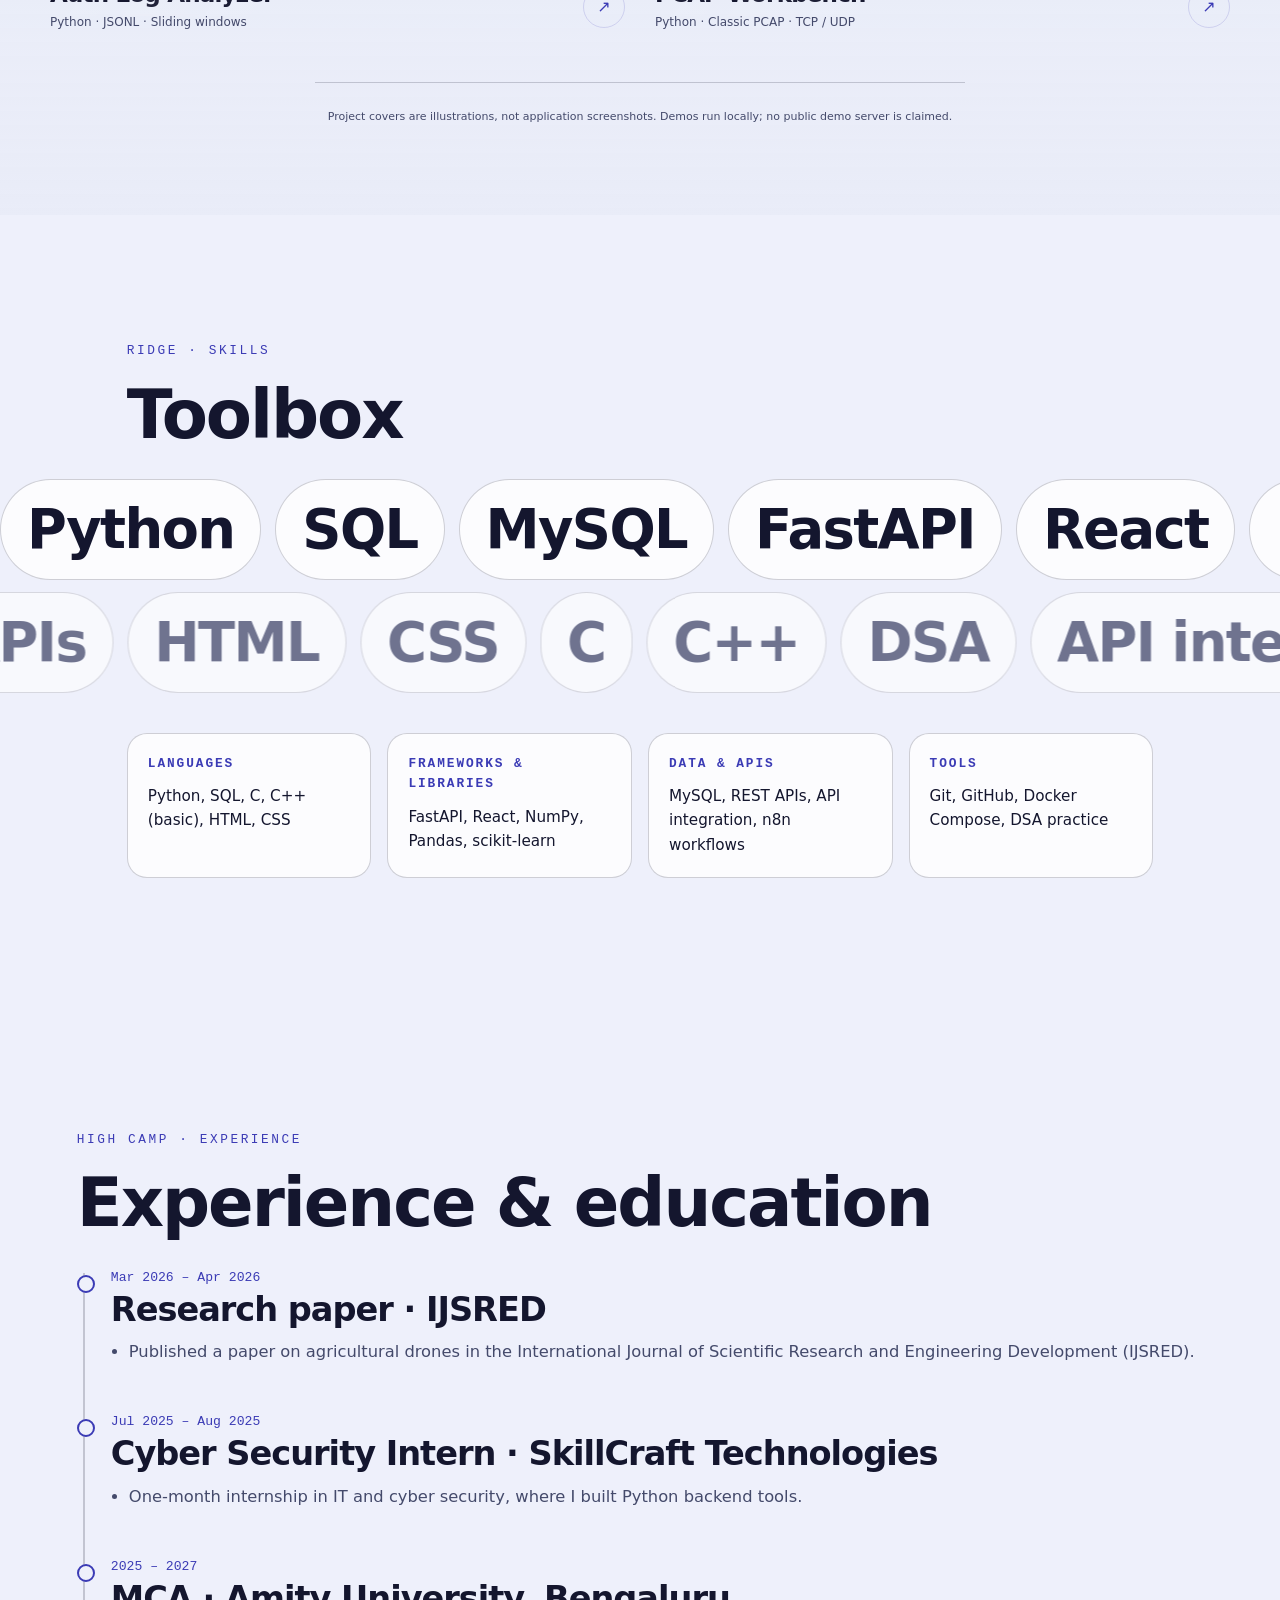
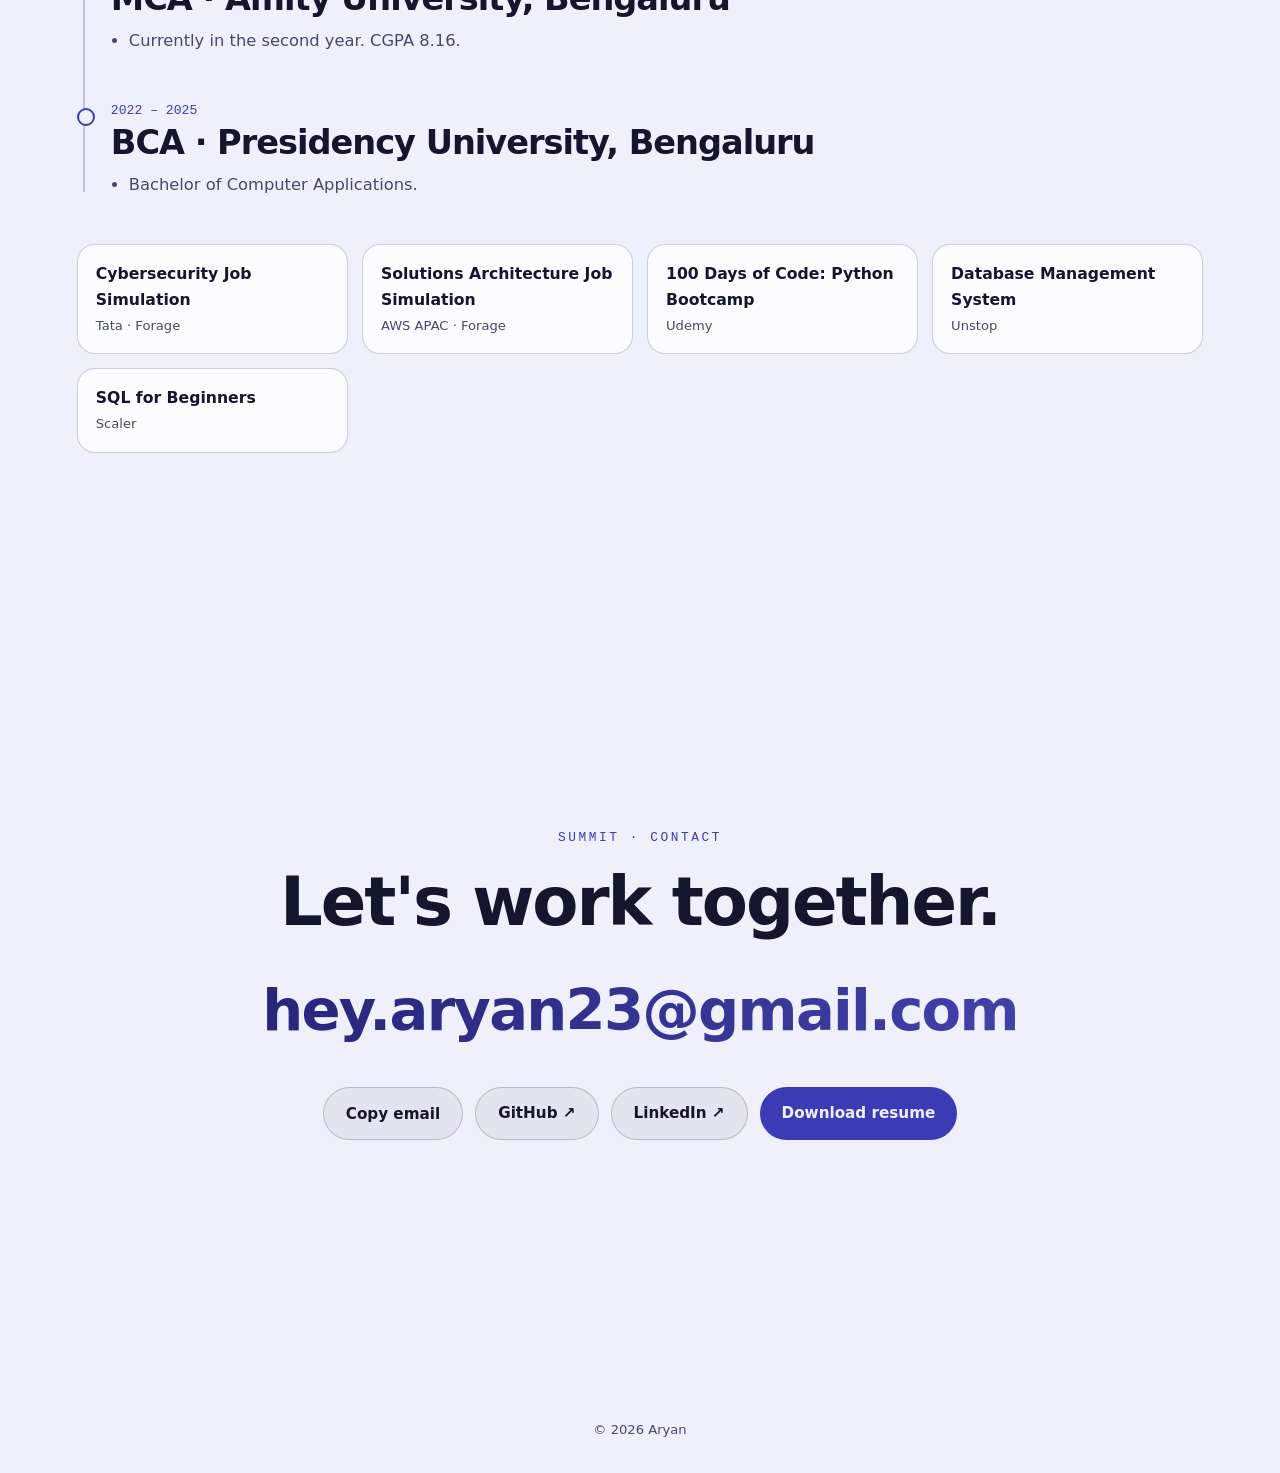
==== commit 4145d4c2: "Update index.html with new content and styles" ====
--- a/index.html
+++ b/index.html
@@ -3,24 +3,21 @@
 <title>Aryan · Python & Backend Developer</title><meta name="description" content="Portfolio of Aryan: MCA student in Bengaluru. Python, FastAPI, SQL and ML projects.">
 <meta name="theme-color" content="#eef0fb">
 <link rel="icon" href="data:image/svg+xml,%3Csvg xmlns='http://www.w3.org/2000/svg' viewBox='0 0 100 100'%3E%3Crect width='100' height='100' rx='24' fill='%23eef0fb'/%3E%3Ctext x='50' y='68' font-size='56' font-family='sans-serif' font-weight='800' text-anchor='middle' fill='%233b3bb5'%3EA%3C/text%3E%3C/svg%3E">
-<link rel="stylesheet" href="style.css"><link rel="stylesheet" href="gallery.css"></head>
+<link rel="stylesheet" href="style.css"><link rel="stylesheet" href="gallery.css"><link rel="stylesheet" href="projects.css"></head>
 <body data-theme="home"><div id="scene" aria-hidden="true"></div><div class="progress"></div>
 <nav><a class="logo" href="#top">Aryan<span class="grad">.</span></a><div class="links"><a href="#about">About</a><a href="#projects">Projects</a><a href="#skills">Skills</a><a href="#experience">Experience</a><a href="#contact">Contact</a></div></nav>
 <section class="hero" id="top"><div class="wrap">
 <div class="eyebrow">Start · Portfolio 2026</div>
 <h1 class="gs" data-split>Aryan</h1>
-<p class="role reveal" data-d=".9">MCA student · Python, FastAPI &amp; backend</p>
-<p class="sub reveal" data-d="1.05">I build REST APIs, small web apps and data pipelines in Python. Based in Bengaluru, looking for internships.</p>
+<p class="role reveal" data-d=".5">Cybersecurity projects. Python foundations.</p><p class="sub reveal" data-d=".6">MCA student in Bengaluru, building local security tools and backend projects.</p>
 <div class="cta reveal" data-d="1.2"><a class="btn primary" href="#projects">See my work</a><a class="btn" href="https://github.com/ar-yan9" target="_blank" rel="noopener">GitHub ↗</a><a class="btn" href="#contact">Get in touch</a></div></div>
 <div class="scrollhint"><i></i>scroll</div></section>
 <section id="about"><div class="wrap about-grid"><div><div class="eyebrow reveal">Base camp · About</div><h2 class="reveal">Learning by building.</h2>
 <p class="reveal">I am doing my MCA at Amity University, Bengaluru (2025 to 2027), after a BCA at Presidency University. I work mostly in Python, with FastAPI for backends and SQL for data.</p>
 <p class="reveal">My projects cover a React and FastAPI resume analyser, a machine learning pipeline, an n8n data pipeline and a task manager. I also did a one-month cyber security internship and published a research paper on agricultural drones.</p>
 <p class="reveal">Looking for Python, backend and data internships, in Bengaluru or remote.</p></div>
-<div class="stats reveal"><div class="stat"><b class="grad">2027</b><span>MCA, Amity University Bengaluru · CGPA 8.16</span></div><div class="stat"><b class="grad">4</b><span>Projects below</span></div><div class="stat"><b class="grad">5</b><span>Certificates</span></div><div class="stat"><b class="grad">1</b><span>Published research paper</span></div></div></div></section>
-<section id="projects"><div class="wrap"><div class="eyebrow reveal">Treeline · Selected work</div><h2 class="reveal">Projects</h2><p class="reveal">Code is on GitHub where it is public.</p>
-<div class="pgrid"><a class="pcard" style="--pc:#6366f1" href="https://github.com/ar-yan9/ai-resume-optimizer" target="_blank" rel="noopener"><div><div class="num">01 / 04</div><h3>AI Resume Optimizer</h3><p>React + FastAPI app: upload a resume, paste a job description, get an ATS-style keyword estimate with matched and missing keywords. Has backend tests and CI.</p><div class="chips"><span class="chip">React</span><span class="chip">FastAPI</span><span class="chip">Python</span><span class="chip">pytest</span><span class="chip">GitHub Actions</span></div></div><div class="open">View on GitHub <span>↗</span></div></a><a class="pcard" style="--pc:#0ea5e9" href="https://github.com/ar-yan9/heart-disease-ml-pipeline" target="_blank" rel="noopener"><div><div class="num">02 / 04</div><h3>Heart Disease ML Pipeline</h3><p>End-to-end machine learning pipeline for heart disease prediction, with experiment tracking, model explainability and a FastAPI prediction endpoint.</p><div class="chips"><span class="chip">Python</span><span class="chip">scikit-learn</span><span class="chip">MLflow</span><span class="chip">SHAP</span><span class="chip">FastAPI</span></div></div><div class="open">View on GitHub <span>↗</span></div></a><a class="pcard" style="--pc:#8b5cf6" href="https://github.com/ar-yan9/n8n-etl-pipeline" target="_blank" rel="noopener"><div><div class="num">03 / 04</div><h3>n8n ETL Pipeline</h3><p>Automated ETL workflow in n8n that turns CSV data into JSON, triggered on a schedule or by webhook, run with Docker Compose.</p><div class="chips"><span class="chip">n8n</span><span class="chip">ETL</span><span class="chip">Docker Compose</span><span class="chip">JSON</span></div></div><div class="open">View on GitHub <span>↗</span></div></a><div class="pcard" style="--pc:#4f46e5"><div><div class="num">04 / 04</div><h3>Task Manager</h3><p>Web app for managing tasks with user login and a REST API, built on React, Node, Express and MySQL.</p><div class="chips"><span class="chip">React</span><span class="chip">Node.js</span><span class="chip">Express</span><span class="chip">MySQL</span><span class="chip">REST</span></div></div><div class="open">Code not public yet</div></div></div>
-<div class="more">More on GitHub: <a href="https://github.com/ar-yan9" target="_blank" rel="noopener">all repositories ↗</a></div></div></section>
+<div class="stats reveal"><div class="stat"><b class="grad">2027</b><span>MCA, Amity University Bengaluru · CGPA 8.16</span></div><div class="stat"><b class="grad">5</b><span>Projects below</span></div><div class="stat"><b class="grad">5</b><span>Certificates</span></div><div class="stat"><b class="grad">1</b><span>Published research paper</span></div></div></div></section>
+<section id="projects" class="project-gallery"><div class="wrap"><div class="project-heading"><div><div class="eyebrow">Workbench · Selected projects</div><h2>Built to investigate<span>.</span></h2><p>Security tools and backend projects. Five projects. Five different ways to look closer.</p></div></div><div class="project-wall"></div><p class="project-footnote">Project covers are illustrations, not application screenshots. Demos run locally; no public demo server is claimed.</p></div></section>
 <section class="skills" id="skills"><div class="wrap"><div class="eyebrow reveal">Ridge · Skills</div><h2 class="reveal">Toolbox</h2></div>
 <div class="mq " aria-hidden="true"><span>Python</span><span>SQL</span><span>MySQL</span><span>FastAPI</span><span>React</span><span>REST APIs</span><span>Pandas</span><span>NumPy</span><span>scikit-learn</span><span>n8n</span><span>Docker Compose</span><span>Git</span><span>Python</span><span>SQL</span><span>MySQL</span><span>FastAPI</span><span>React</span><span>REST APIs</span><span>Pandas</span><span>NumPy</span><span>scikit-learn</span><span>n8n</span><span>Docker Compose</span><span>Git</span></div><div class="mq alt" aria-hidden="true"><span>HTML</span><span>CSS</span><span>C</span><span>C++</span><span>DSA</span><span>API integration</span><span>GitHub</span><span>Python</span><span>SQL</span><span>FastAPI</span><span>React</span><span>REST APIs</span><span>HTML</span><span>CSS</span><span>C</span><span>C++</span><span>DSA</span><span>API integration</span><span>GitHub</span><span>Python</span><span>SQL</span><span>FastAPI</span><span>React</span><span>REST APIs</span></div>
 <div class="wrap"><div class="skillgrid">
@@ -39,4 +36,4 @@
 <a class="mail grad reveal" href="mailto:hey.aryan23@gmail.com">hey.aryan23@gmail.com</a>
 <div class="row reveal"><button class="btn" id="copy" type="button">Copy email</button><a class="btn" href="https://github.com/ar-yan9" target="_blank" rel="noopener">GitHub ↗</a><a class="btn" href="https://www.linkedin.com/in/ar-yan9" target="_blank" rel="noopener">LinkedIn ↗</a><a class="btn primary" href="Aryan_Resume_Latest.pdf" target="_blank" rel="noopener">Download resume</a></div></section>
 <footer>© <span id="yr"></span> Aryan</footer>
-<script src="scene.js"></script><script src="main.js"></script><aside class="document-buttons" aria-label="Documents"><a class="btn" href="certificates.html"><span aria-hidden="true">▧</span> Certificates</a><a class="btn" href="research.html"><span aria-hidden="true">▤</span> Research Paper</a></aside></body></html>
+<script src="scene.js"></script><script src="main.js"></script><aside class="document-buttons" aria-label="Documents"><a class="btn" href="certificates.html"><span aria-hidden="true">▧</span> Certificates</a><a class="btn" href="research.html"><span aria-hidden="true">▤</span> Research Paper</a></aside><dialog class="project-viewer" aria-labelledby="project-title"><button class="project-close" type="button" aria-label="Close project">×</button><div class="project-detail"><div class="detail-art"></div><div class="detail-copy"><p class="detail-category"></p><h2 id="project-title"></h2><p class="detail-summary"></p><div class="detail-stack"></div><p class="detail-limit"></p><div class="detail-actions"><a class="btn primary project-source" target="_blank" rel="noopener">GitHub ↗</a><button class="btn demo-toggle" type="button" aria-expanded="false">Local demo ↓</button></div><div class="local-demo" hidden><h3>Run locally</h3><p class="demo-note"></p><pre><code></code></pre><p>Use synthetic or authorized data only. See the repository README for full setup and limits.</p></div></div></div></dialog><script src="projects.js"></script></body></html>
--- a/gallery.css
+++ b/gallery.css
@@ -6,3 +6,4 @@
 @media(prefers-reduced-motion:reduce){html{scroll-behavior:auto}.frame-open{transition:none}}
 
 .frame-card .mat>img{display:block;width:100%;aspect-ratio:1.42;object-fit:contain;background:#fff}.viewer-frame .mat>img{max-height:68dvh;max-width:100%;width:auto;margin:auto}.frame-open img{color:var(--mut)}
+.paper-wall .frame-card .mat>img{aspect-ratio:auto}
--- a/projects.css
+++ b/projects.css
@@ -0,0 +1,5 @@
+.project-viewer{padding:75px 28px 35px;margin:0;inset:0;width:100%;height:100dvh;max-width:none;max-height:100dvh;overflow:auto;border:0;background:transparent;color:var(--fg)}.project-viewer::backdrop{background:#e8ebf2ec;backdrop-filter:blur(14px)}.project-close{position:fixed;top:18px;right:25px;width:44px;height:44px;border:1px solid #3b3bb52b;border-radius:50%;background:#f9faff;color:var(--fg);font-size:28px;z-index:3;cursor:pointer}.project-detail{max-width:1050px;margin:5vh auto;display:grid;grid-template-columns:1fr 1.1fr;align-items:start;gap:60px}.detail-art{padding:28px 0 0}.detail-art .project-cover{min-height:340px;aspect-ratio:1.12;padding:30px}.detail-art .cover-title{font-size:38px}.detail-art .cover-top,.detail-art .cover-sub,.detail-art .cover-badge{font-size:11px}.detail-art .wood-frame{padding:20px}.detail-art .mat{padding:15px}.detail-category{font:11px ui-monospace,Consolas,monospace;letter-spacing:.08em;text-transform:uppercase;color:var(--a);margin:10px 0 13px}.detail-copy h2{font-size:40px;line-height:1.1;margin-bottom:20px}.detail-summary{font-size:16px}.detail-stack{display:flex;flex-wrap:wrap;gap:7px;margin:20px 0}.detail-stack span{font-size:11px;border:1px solid #3b3bb526;border-radius:20px;padding:5px 11px;background:#ffffff65}.detail-limit{border-left:2px solid #b6bad3;padding:3px 0 3px 14px;font-size:12px;margin:22px 0}.detail-actions{display:flex;gap:10px;flex-wrap:wrap}.detail-actions .btn{font-size:12px}.local-demo{border:1px solid #3b3bb52a;background:#f9faffad;border-radius:12px;padding:18px;margin-top:20px}.local-demo h3{font-size:15px;margin:0 0 10px}.local-demo p{font-size:11px}.local-demo pre{white-space:pre-wrap;overflow-wrap:anywhere;background:#171b30;color:#d7ddf4;padding:14px;border-radius:8px;font-size:11px;line-height:1.7;margin:13px 0}.project-open:focus-visible,.project-close:focus-visible,a:focus-visible{outline:3px solid var(--a);outline-offset:5px}
+.project-gallery{padding:100px 30px 90px;background:linear-gradient(180deg,#eef0fb80,#e9ecf8)}.project-heading{display:flex;justify-content:space-between;gap:35px;align-items:start}.project-heading h2{font-size:clamp(36px,4.5vw,60px);letter-spacing:-.05em;line-height:1.04;margin-bottom:18px}.project-heading h2 span{color:var(--a)}.project-heading p{max-width:500px;font-size:15px}.trial-marker{font:10px ui-monospace,monospace;border:1px solid #3b3bb530;border-radius:30px;padding:8px 12px;white-space:nowrap;color:var(--a)}.project-wall{display:grid;grid-template-columns:1fr 1fr;gap:45px 30px;padding:50px 0}.project-frame-card{min-width:0;position:relative}.project-frame-card:first-child{grid-column:1/-1}.project-index{font:11px ui-monospace,monospace;color:#737996;margin-bottom:10px}.project-open{width:100%;border:0;background:none;padding:0;cursor:zoom-in;text-align:left;display:block}.project-shell{padding:0}.project-surface{padding:0}.project-cover{height:300px;position:relative;overflow:hidden;border-radius:18px;isolation:isolate;transition:transform .4s,box-shadow .4s;box-shadow:0 12px 28px #25274912}.project-open:hover .project-cover{transform:translateY(-5px);box-shadow:0 20px 40px #25274926}.project-meta{display:flex;justify-content:space-between;gap:20px;margin-top:18px;align-items:center}.project-meta h3{font-size:23px;letter-spacing:-.035em}.project-meta p{font-size:12px;margin-top:7px}.project-meta>span{width:42px;height:42px;border:1px solid #3b3bb52b;display:grid;place-items:center;border-radius:50%;color:var(--a)}.project-footnote{font-size:11px;max-width:650px;text-align:center;border-top:1px solid var(--line);margin:auto;padding-top:25px}.schematic-label{position:absolute;right:20px;bottom:18px;font:8px ui-monospace,monospace;letter-spacing:.12em;opacity:.55}.design-caption{position:absolute;left:26px;bottom:25px;font-size:18px;letter-spacing:-.03em;font-weight:600;z-index:4}.design-log{background:#0c1722;color:#c9f5ef;border:1px solid #438d8c70;border-radius:8px}.trace-top{display:flex;gap:15px;align-items:center;padding:22px 26px;font:9px ui-monospace,monospace;letter-spacing:.12em;color:#79aaa9;border-bottom:1px solid #629f9d30}.trace-top i{height:5px;width:5px;background:#7bdfc9;border-radius:50%}.trace-lines{position:absolute;left:26px;top:76px;display:grid;gap:11px;width:60%;font:14px ui-monospace,monospace;color:#749496}.trace-lines .selected{background:#70dfc918;color:#b0f7e7;border-left:2px solid #7ce8c7;padding:9px 15px;animation:trace-glow 5s ease-in-out 2}.lens-ring{position:absolute;width:210px;height:210px;right:9%;top:35px;border-radius:50%;border:1px solid #80d1c050;box-shadow:0 0 0 20px #7fd9c50a,inset 0 0 55px #72d7c512}.lens-ring:before{content:'⌕';position:absolute;inset:0;display:grid;place-items:center;font-size:135px;font-weight:300;color:#a2e6dc}.design-resume{background:#eee3f7;color:#473461;border:1px solid #ccbbde;border-radius:36px 8px 36px 8px}.resume-grid{position:absolute;inset:0;background:radial-gradient(#af92c946 1px,transparent 1px);background-size:16px 16px}.paper{position:absolute;background:#fffdf9;box-shadow:0 12px 24px #68477c24;border:1px solid #d6c8d9;width:145px;height:180px;padding:18px;top:35px;border-radius:3px}.paper span{font:8px ui-monospace,monospace;letter-spacing:.1em}.paper strong{font-size:32px;display:block;margin:8px 0}.paper i{display:block;height:4px;background:#ded4e4;margin:9px 0}.paper i:nth-of-type(2){width:70%}.paper b{display:inline-block;font:8px ui-monospace,monospace;margin-top:12px;background:#e8e9d5;padding:5px}.paper.back{left:46%;transform:rotate(10deg)}.paper.front{left:20%;transform:rotate(-8deg);animation:paper-float 5s ease-in-out 2}.keyword{font:8px ui-monospace,monospace;background:#e7daf0;padding:7px;margin-top:13px}.design-secret{background:#111e19;color:#c9f6bc;border-radius:4px;border:1px solid #69a777}.scanner-grid{position:absolute;inset:0;background:linear-gradient(#6f9b7514 1px,transparent 1px),linear-gradient(90deg,#6f9b7514 1px,transparent 1px);background-size:24px 24px}.scan-sweep{position:absolute;inset:0;background:linear-gradient(180deg,transparent 40%,#8bf66e12 49%,#a4ff7e90 50%,transparent 51%);transform:translateY(-45%);animation:sweep 4s linear 3}.scan-brackets{position:absolute;left:15%;right:15%;top:62px;border:1px solid #b5ec8b80;padding:22px 15px;text-align:center;background:#14271cba}.scan-brackets span,.scan-brackets small{display:block;font:9px ui-monospace,monospace;letter-spacing:.16em}.scan-brackets strong{display:block;font:30px ui-monospace,monospace;margin:11px 0;letter-spacing:.08em}.scan-corners{position:absolute;inset:20px;border-top:1px solid #9de18530;border-bottom:1px solid #9de18530;pointer-events:none}.design-auth{background:#f3e8dd;color:#6c3620;border:1px solid #dec4ac;border-radius:18px 18px 5px 5px}.auth-label{font:9px ui-monospace,monospace;letter-spacing:.14em;position:absolute;top:24px;left:26px}.event-bars{position:absolute;top:83px;left:26px;right:26px;height:90px;display:flex;gap:10px;align-items:end;border-bottom:1px solid #b6774e}.event-bars i{flex:1;background:#cf7a4e;height:18%;border-radius:3px 3px 0 0;transform-origin:bottom;animation:bars-in 1.2s ease-out}.event-bars i:nth-child(3n){height:70%;background:#a95336}.event-bars i:nth-child(4n){height:95%}.event-bars i:nth-child(2n){height:40%}.event-line{display:flex;gap:9px;position:absolute;top:190px;left:26px;right:26px;font:9px ui-monospace,monospace;align-items:center}.event-line span{border:1px solid #c6977c;padding:6px 11px;border-radius:20px}.event-line b{margin-left:auto;font-weight:400}.design-pcap{background:#112751;color:#b5d6ff;border:1px solid #6997db70;border-radius:20px;box-shadow:inset 0 0 70px #3572c52a}.packet-grid{position:absolute;inset:0;background:linear-gradient(#94baff0d 1px,transparent 1px),linear-gradient(90deg,#94baff0d 1px,transparent 1px);background-size:30px 30px}.packet-label{position:absolute;left:26px;top:24px;font:9px ui-monospace,monospace;letter-spacing:.13em}.network{position:absolute;left:28px;right:28px;top:85px;display:flex;align-items:center}.node{width:66px;height:66px;border:1px solid #91baff;border-radius:16px;display:grid;place-items:center;font:12px ui-monospace,monospace;background:#1d3b6e;box-shadow:0 0 30px #75abfa20}.node.dest{border-radius:50%}.flow{height:1px;background:#74a8f85e;flex:1;position:relative}.flow i{width:12px;height:6px;position:absolute;top:-3px;left:0;background:#9ad2ff;box-shadow:0 0 10px #9ad2ff80;animation:flow 3s linear 4}.flow i:nth-child(2){animation-delay:.8s}.flow i:nth-child(3){animation-delay:1.6s}.protocols{position:absolute;top:178px;left:28px;display:flex;gap:10px}.protocols span{font:9px ui-monospace,monospace;border:1px solid #779dd54f;padding:6px 14px;border-radius:4px}.detail-art .project-cover{height:340px;min-height:0;aspect-ratio:auto;padding:0}.detail-art .project-shell,.detail-art .project-surface{padding:0}.detail-art .lens-ring{right:20px;width:170px;height:170px;top:65px}.detail-art .lens-ring:before{font-size:100px}.detail-art .trace-lines{font-size:11px;width:78%}.detail-art .design-caption{font-size:17px}.detail-art .schematic-label{bottom:9px;font-size:7px}.detail-art .trace-top{font-size:8px;gap:10px}.detail-art .paper{top:60px}.detail-art .scan-brackets{top:80px}.detail-art .event-bars,.detail-art .network{top:100px}.detail-art .event-line,.detail-art .protocols{top:215px}@keyframes trace-glow{50%{background:#70dfc935}}@keyframes paper-float{50%{transform:rotate(-5deg) translateY(-7px)}}@keyframes sweep{to{transform:translateY(45%)}}@keyframes flow{to{left:96%;opacity:.2}}@keyframes bars-in{from{transform:scaleY(.1)}}
+@media(max-width:800px){.project-detail{grid-template-columns:1fr;max-width:550px;margin:0 auto;gap:25px}.detail-art{width:100%;max-width:450px;margin:auto}.project-heading{display:block}.trial-marker{display:inline-block;margin-top:18px}.lens-ring{right:5%}}
+@media(max-width:520px){.project-gallery{padding:65px 23px 70px}.project-wall{grid-template-columns:1fr;gap:34px;padding-top:36px}.project-frame-card:first-child{grid-column:auto}.project-heading h2{font-size:39px}.project-cover{height:285px}.project-meta h3{font-size:21px}.project-meta p{font-size:11px}.project-heading p{font-size:14px}.trace-top{font-size:7px;gap:8px;padding:20px}.trace-lines{font-size:11px;left:20px;width:88%;z-index:2}.lens-ring{width:150px;height:150px;right:-15px;top:70px;opacity:.28}.lens-ring:before{font-size:100px}.design-caption{font-size:16px;left:20px;bottom:28px}.schematic-label{font-size:7px;bottom:10px}.paper{width:125px;height:175px;padding:15px}.paper.front{left:14%}.paper.back{left:43%}.scan-brackets{left:12%;right:12%}.scan-brackets strong{font-size:25px}.event-line{gap:5px;left:20px;right:20px}.event-line span{padding:6px 8px}.event-bars{gap:7px}.node{width:55px;height:55px}.network{left:22px;right:22px}.project-viewer{padding:65px 22px 32px}.project-detail{gap:24px}.detail-copy h2{font-size:31px}.detail-summary{font-size:14px}.detail-category{font-size:10px}.detail-limit{font-size:11px}.detail-art .project-cover{height:285px}.detail-art .lens-ring{top:60px;right:-15px;opacity:.28}.detail-art .trace-lines{font-size:11px;width:88%}.detail-art .design-caption{font-size:16px}.project-footnote{font-size:10px}}
+@media(prefers-reduced-motion:reduce){.project-cover *{animation:none!important}.project-cover{transition:none!important}}
